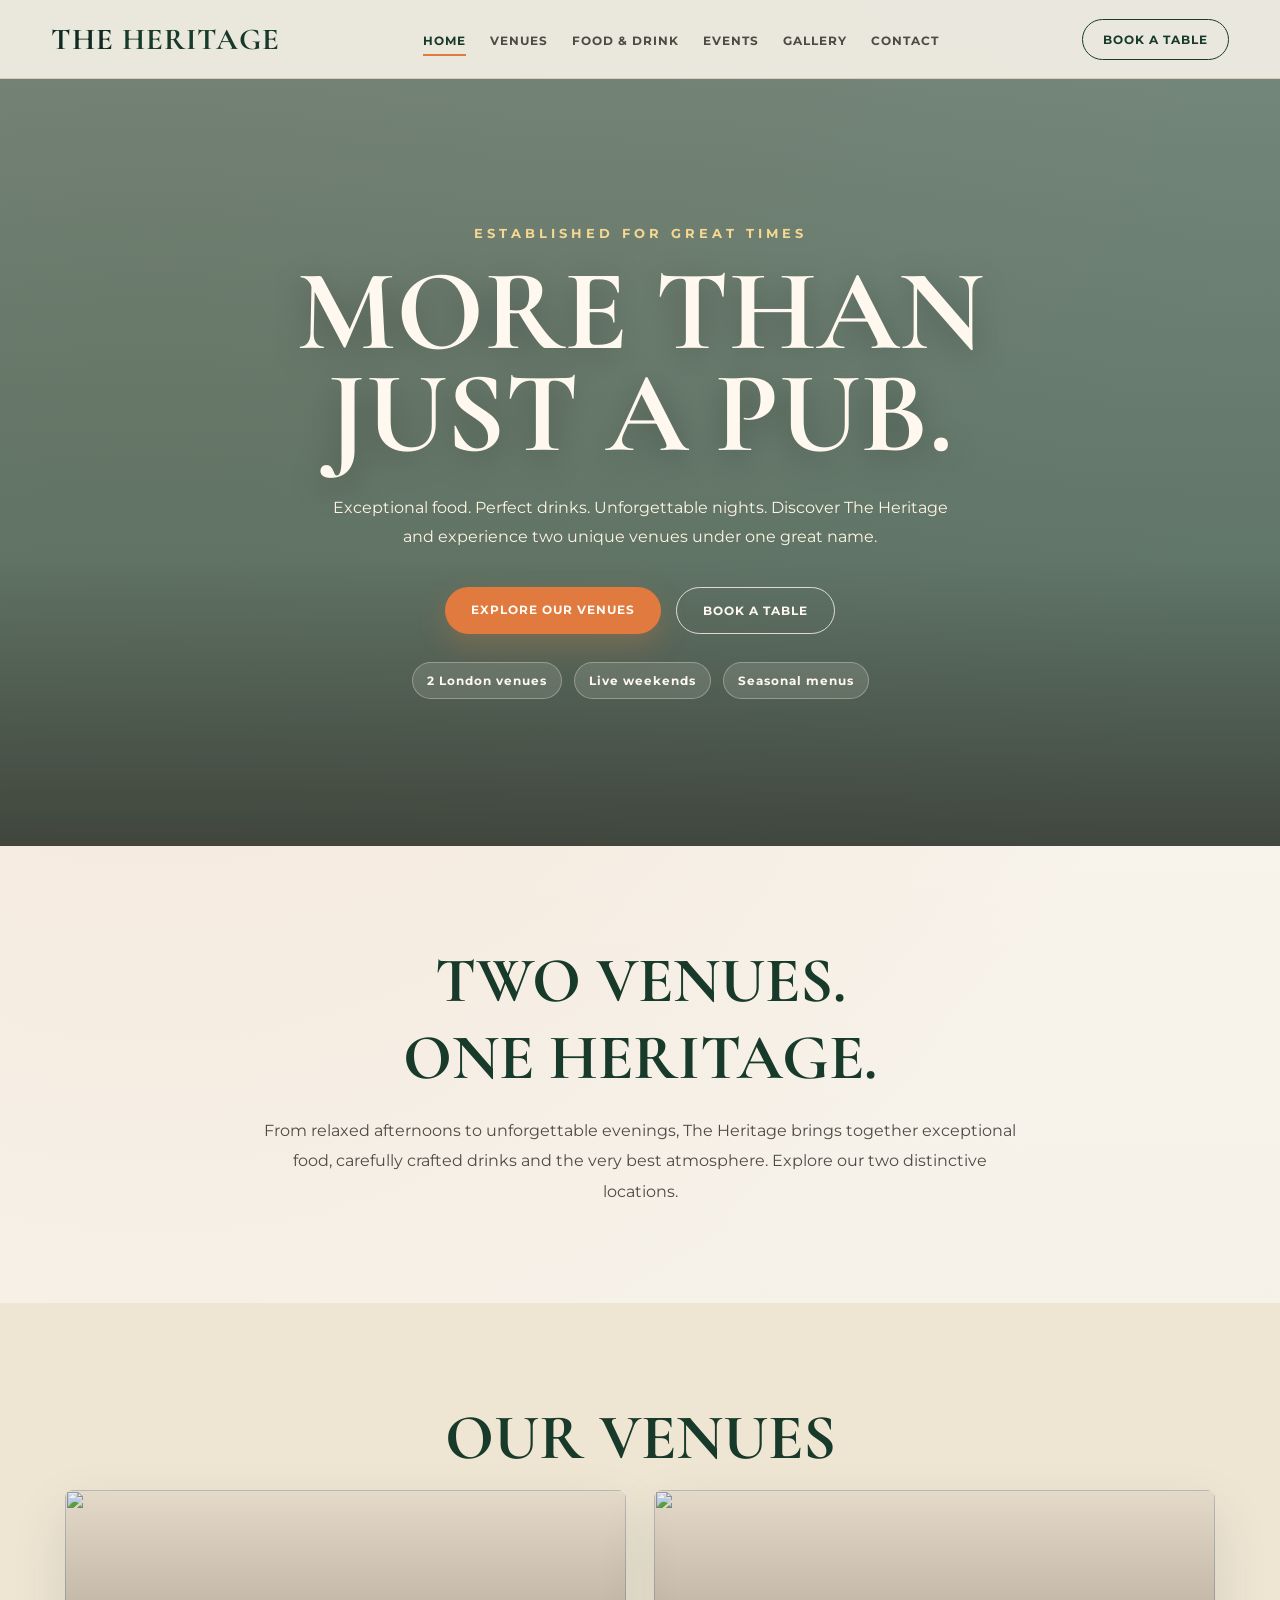
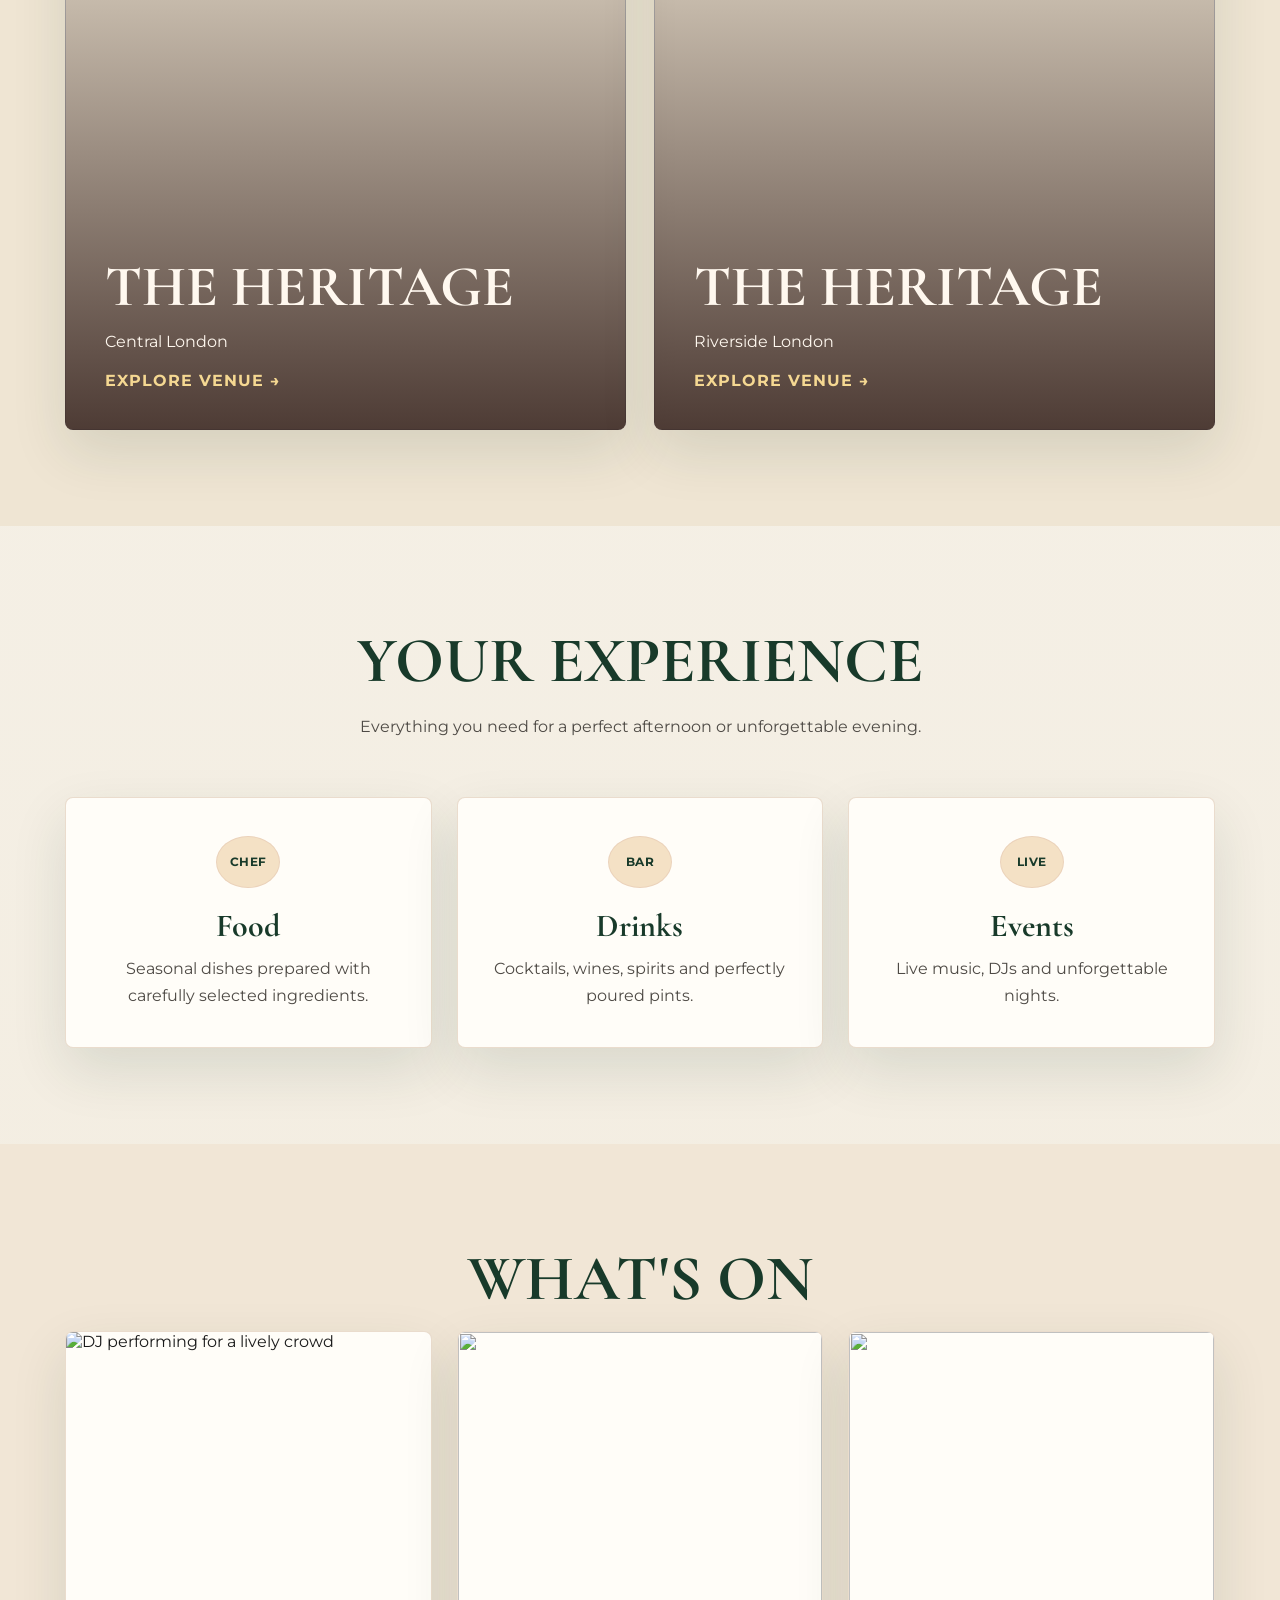
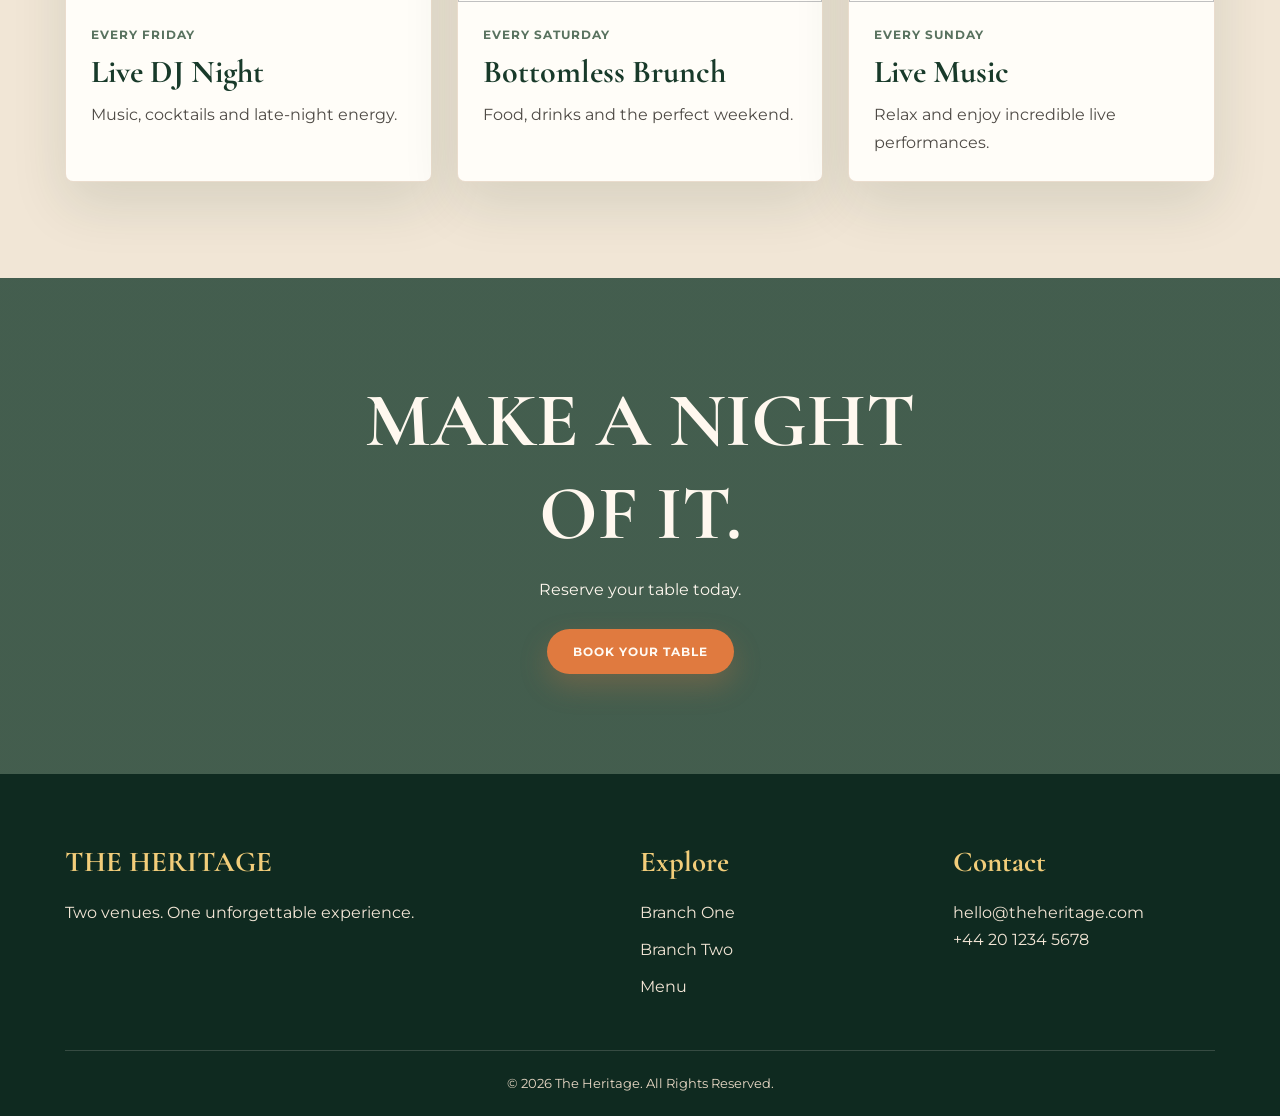
==== index.html @ fc315d1c "Add files via upload" ====
<!DOCTYPE html>
<html lang="en">

<head>

    <meta charset="UTF-8">
    <meta name="viewport"
          content="width=device-width, initial-scale=1.0">

    <title>The Heritage | Premium British Pub</title>

    <link rel="stylesheet" href="style.css">

</head>

<body>

<nav class="navbar">

    <div class="nav-container">

        <a href="index.html" class="logo">
            THE <span>HERITAGE</span>
        </a>

        <ul class="nav-links">

            <li><a href="index.html" class="active">HOME</a></li>

            <li><a href="#venues">VENUES</a></li>

            <li><a href="menu.html">FOOD & DRINK</a></li>

            <li><a href="events.html">EVENTS</a></li>

            <li><a href="gallery.html">GALLERY</a></li>

            <li><a href="contact.html">CONTACT</a></li>

        </ul>

        <a href="contact.html" class="book-btn">
            BOOK A TABLE
        </a>

        <button class="menu-toggle" type="button">&#9776;</button>

    </div>

</nav>


<section class="hero">

    <canvas id="heritage-scene" aria-hidden="true"></canvas>

    <div class="hero-content">

        <p>ESTABLISHED FOR GREAT TIMES</p>

        <h1>
            MORE THAN<br>
            JUST A PUB.
        </h1>

        <p class="hero-description">

            Exceptional food. Perfect drinks.
            Unforgettable nights.

            Discover The Heritage and experience
            two unique venues under one great name.

        </p>

        <div class="hero-buttons">

            <a href="#venues"
               class="btn btn-primary">

                EXPLORE OUR VENUES

            </a>

            <a href="contact.html"
               class="btn btn-outline">

                BOOK A TABLE

            </a>

        </div>

        <div class="hero-highlights" aria-label="The Heritage highlights">

            <span>2 London venues</span>
            <span>Live weekends</span>
            <span>Seasonal menus</span>

        </div>

    </div>

</section>


<section class="section intro">

    <div class="container">

        <h2>
            TWO VENUES.<br>
            ONE HERITAGE.
        </h2>

        <p>

            From relaxed afternoons to unforgettable
            evenings, The Heritage brings together
            exceptional food, carefully crafted drinks
            and the very best atmosphere.

            Explore our two distinctive locations.

        </p>

    </div>

</section>


<section class="section venues" id="venues">

    <div class="container">

        <h2 class="section-title">
            OUR VENUES
        </h2>

        <div class="venue-grid">

            <a href="branch-1.html"
               class="venue-card">

                <img src="https://images.unsplash.com/photo-1515003197210-e0cd71810b5f?auto=format&fit=crop&w=1000&q=90">

                <div class="venue-overlay">

                    <h3>
                        THE HERITAGE
                    </h3>

                    <p>
                        Central London
                    </p>

                    <span class="venue-link">
                        EXPLORE VENUE &rarr;
                    </span>

                </div>

            </a>


            <a href="branch-2.html"
               class="venue-card">

                <img src="https://images.unsplash.com/photo-1514362545857-3bc16c4c7d1b?auto=format&fit=crop&w=1000&q=90">

                <div class="venue-overlay">

                    <h3>
                        THE HERITAGE
                    </h3>

                    <p>
                        Riverside London
                    </p>

                    <span class="venue-link">
                        EXPLORE VENUE &rarr;
                    </span>

                </div>

            </a>

        </div>

    </div>

</section>


<section class="section">

    <div class="container">

        <h2 class="section-title">
            YOUR EXPERIENCE
        </h2>

        <p class="section-subtitle">

            Everything you need for a perfect
            afternoon or unforgettable evening.

        </p>


        <div class="features-grid">

            <div class="feature">

                <div class="feature-icon">Chef</div>

                <h3>
                    Food
                </h3>

                <p>
                    Seasonal dishes prepared with
                    carefully selected ingredients.
                </p>

            </div>


            <div class="feature">

                <div class="feature-icon">Bar</div>

                <h3>
                    Drinks
                </h3>

                <p>
                    Cocktails, wines, spirits
                    and perfectly poured pints.
                </p>

            </div>


            <div class="feature">

                <div class="feature-icon">Live</div>

                <h3>
                    Events
                </h3>

                <p>
                    Live music, DJs and
                    unforgettable nights.
                </p>

            </div>

        </div>

    </div>

</section>


<section class="section events">

    <div class="container">

        <h2 class="section-title">
            WHAT'S ON
        </h2>

        <div class="event-grid">


            <div class="event-card">

                <img src="https://images.unsplash.com/photo-1516450360452-9312f5e86fc7?auto=format&fit=crop&w=800&q=80" alt="DJ performing for a lively crowd">

                <div class="event-info">

                    <p class="event-date">
                        EVERY FRIDAY
                    </p>

                    <h3>
                        Live DJ Night
                    </h3>

                    <p>
                        Music, cocktails and
                        late-night energy.
                    </p>

                </div>

            </div>


            <div class="event-card">

                <img src="https://images.unsplash.com/photo-1559339352-11d035aa65de?auto=format&fit=crop&w=800&q=80">

                <div class="event-info">

                    <p class="event-date">
                        EVERY SATURDAY
                    </p>

                    <h3>
                        Bottomless Brunch
                    </h3>

                    <p>
                        Food, drinks and
                        the perfect weekend.
                    </p>

                </div>

            </div>


            <div class="event-card">

                <img src="https://images.unsplash.com/photo-1493225457124-a3eb161ffa5f?auto=format&fit=crop&w=800&q=80">

                <div class="event-info">

                    <p class="event-date">
                        EVERY SUNDAY
                    </p>

                    <h3>
                        Live Music
                    </h3>

                    <p>
                        Relax and enjoy
                        incredible live performances.
                    </p>

                </div>

            </div>

        </div>

    </div>

</section>


<section class="section cta">

    <div class="container">

        <h2>
            MAKE A NIGHT<br>
            OF IT.
        </h2>

        <p>
            Reserve your table today.
        </p>

        <a href="contact.html"
           class="btn btn-primary">

            BOOK YOUR TABLE

        </a>

    </div>

</section>


<footer>

    <div class="container">

        <div class="footer-grid">

            <div>

                <h3>
                    THE HERITAGE
                </h3>

                <p>
                    Two venues. One unforgettable
                    experience.
                </p>

            </div>


            <div>

                <h3>
                    Explore
                </h3>

                <ul>

                    <li>
                        <a href="branch-1.html">
                            Branch One
                        </a>
                    </li>

                    <li>
                        <a href="branch-2.html">
                            Branch Two
                        </a>
                    </li>

                    <li>
                        <a href="menu.html">
                            Menu
                        </a>
                    </li>

                </ul>

            </div>


            <div>

                <h3>
                    Contact
                </h3>

                <p>
                    hello@theheritage.com
                </p>

                <p>
                    +44 20 1234 5678
                </p>

            </div>

        </div>


        <div class="copyright">

            &copy; 2026 The Heritage.
            All Rights Reserved.

        </div>

    </div>

</footer>

<script src="https://cdnjs.cloudflare.com/ajax/libs/three.js/r134/three.min.js"></script>
<script src="js/script.js"></script>

</body>
</html>
---- style.css ----
@import url("https://fonts.googleapis.com/css2?family=Cormorant+Garamond:wght@500;600;700&family=Montserrat:wght@400;500;600;700&display=swap");

:root {
    --primary: #183A2A;
    --primary-deep: #0f2a20;
    --background: #F5F0E6;
    --surface: #fffdf8;
    --surface-warm: #efe5d3;
    --accent: #E07A3F;
    --sage: #59725f;
    --text: #1A1A1A;
    --muted: #4e4a45;
    --line: #d8cab3;
    --shadow: 0 22px 55px rgba(24, 58, 42, 0.12);
    --shadow-strong: 0 30px 85px rgba(15, 42, 32, 0.18);
}

* {
    margin: 0;
    padding: 0;
    box-sizing: border-box;
}

html {
    scroll-behavior: smooth;
}

body {
    font-family: "Montserrat", sans-serif;
    background:
        radial-gradient(circle at 12% 8%, rgba(224, 122, 63, 0.12), transparent 26%),
        linear-gradient(180deg, #f9f5ef 0%, var(--background) 42%, #f1eadc 100%);
    color: var(--text);
    overflow-x: hidden;
}

h1,
h2,
h3,
.logo {
    font-family: "Cormorant Garamond", serif;
}

a {
    text-decoration: none;
    color: inherit;
}

img {
    width: 100%;
    display: block;
}

.container {
    width: min(1150px, 90%);
    margin: auto;
}

.section {
    padding: 96px 0;
}

.section-title {
    font-size: clamp(2.4rem, 5vw, 4.8rem);
    text-align: center;
    color: var(--primary);
    margin-bottom: 14px;
}

.section-subtitle {
    text-align: center;
    max-width: 650px;
    margin: 0 auto 55px;
    line-height: 1.8;
    color: var(--muted);
}

.navbar {
    position: fixed;
    top: 0;
    width: 100%;
    z-index: 1000;
    background: rgba(245, 240, 230, 0.92);
    color: var(--primary-deep);
    border-bottom: 1px solid rgba(216, 202, 179, 0.9);
    backdrop-filter: blur(18px);
    transition: box-shadow 0.3s ease, background 0.3s ease, transform 0.3s ease;
}

.nav-container {
    width: min(1300px, 92%);
    height: 78px;
    margin: auto;
    display: flex;
    align-items: center;
    justify-content: space-between;
    gap: 22px;
}

.logo {
    font-size: 1.9rem;
    font-weight: 700;
    letter-spacing: 1px;
    white-space: nowrap;
    transition: transform 0.3s ease;
}

.logo:hover {
    transform: translateY(-2px);
}

.logo span {
    color: var(--primary);
}

.nav-links {
    display: flex;
    list-style: none;
    gap: 24px;
}

.nav-links a {
    position: relative;
    font-size: 0.78rem;
    font-weight: 700;
    letter-spacing: 1px;
    color: var(--muted);
    transition: color 0.25s ease;
}

.nav-links a::after {
    position: absolute;
    left: 0;
    bottom: -8px;
    width: 100%;
    height: 2px;
    content: "";
    background: var(--accent);
    transform: scaleX(0);
    transform-origin: left;
    transition: transform 0.25s ease;
}

.nav-links a:hover,
.nav-links a.active {
    color: var(--primary);
}

.nav-links a:hover::after,
.nav-links a.active::after {
    transform: scaleX(1);
}

.book-btn,
.btn {
    border-radius: 999px;
}

.book-btn {
    border: 1px solid var(--primary);
    padding: 12px 20px;
    color: var(--primary);
    font-size: 0.76rem;
    font-weight: 700;
    letter-spacing: 1px;
    transition: 0.25s ease;
    white-space: nowrap;
}

.book-btn:hover {
    background: var(--primary);
    color: var(--background);
    transform: translateY(-2px);
    box-shadow: 0 12px 26px rgba(111, 38, 55, 0.16);
}

.menu-toggle {
    display: none;
    width: 42px;
    height: 42px;
    background: transparent;
    border: 1px solid var(--line);
    border-radius: 50%;
    place-items: center;
    cursor: pointer;
    color: var(--primary);
    font-size: 1.25rem;
}

.hero {
    position: relative;
    min-height: 94vh;
    background: linear-gradient(rgba(24, 58, 42, 0.58), rgba(24, 58, 42, 0.72)), url("https://images.unsplash.com/photo-1514933651103-005eec06c04b?auto=format&fit=crop&w=1800&q=90") center/cover;
    display: flex;
    align-items: center;
    justify-content: center;
    color: #fff8ef;
    text-align: center;
    padding-top: 78px;
    overflow: hidden;
    isolation: isolate;
}

.hero::after {
    position: absolute;
    inset: auto 0 0;
    height: 34%;
    content: "";
    background: linear-gradient(180deg, transparent, rgba(35, 18, 16, 0.42));
    pointer-events: none;
    z-index: 1;
}

#heritage-scene {
    position: absolute;
    inset: 0;
    width: 100%;
    height: 100%;
    opacity: 0.9;
    pointer-events: none;
    z-index: 0;
}

.hero-content {
    position: relative;
    max-width: 900px;
    padding: 30px;
    z-index: 2;
    animation: heroRise 1s ease both;
}

.hero p:first-child,
.page-header p {
    color: #f5d892;
    letter-spacing: 4px;
    font-size: 0.82rem;
    font-weight: 700;
    margin-bottom: 20px;
}

.hero h1 {
    font-size: clamp(4rem, 9vw, 8.5rem);
    line-height: 0.88;
    margin-bottom: 30px;
    text-shadow: 0 8px 35px rgba(0, 0, 0, 0.28);
    animation: titleGlow 4s ease-in-out infinite;
}

.hero-description {
    max-width: 620px;
    margin: auto;
    line-height: 1.8;
    font-size: 1rem;
    color: #fff4e3;
}

.hero-buttons {
    margin-top: 35px;
    display: flex;
    justify-content: center;
    gap: 15px;
    flex-wrap: wrap;
}

.btn {
    position: relative;
    overflow: hidden;
    padding: 15px 26px;
    display: inline-block;
    font-size: 0.78rem;
    font-weight: 700;
    letter-spacing: 1px;
    transition: 0.25s ease;
    border: 0;
    cursor: pointer;
}

.btn::before {
    position: absolute;
    top: 0;
    left: -80%;
    width: 55%;
    height: 100%;
    content: "";
    background: linear-gradient(90deg, transparent, rgba(255, 255, 255, 0.38), transparent);
    transform: skewX(-20deg);
    transition: left 0.55s ease;
}

.btn:hover::before {
    left: 125%;
}

.btn-primary {
    background: var(--accent);
    color: #fffaf3;
    box-shadow: 0 12px 28px rgba(224, 122, 63, 0.25);
}

.btn-primary:hover {
    transform: translateY(-3px);
    background: #d56d32;
}

.hero-highlights {
    display: flex;
    justify-content: center;
    gap: 12px;
    flex-wrap: wrap;
    margin-top: 28px;
}

.hero-highlights span {
    padding: 10px 14px;
    border: 1px solid rgba(255, 248, 239, 0.3);
    border-radius: 999px;
    background: rgba(255, 248, 239, 0.12);
    color: #fff8ef;
    font-size: 0.76rem;
    font-weight: 700;
    letter-spacing: 1px;
    backdrop-filter: blur(12px);
}

.btn-outline {
    border: 1px solid rgba(255, 248, 239, 0.8);
    color: #fff8ef;
}

.btn-outline:hover {
    background: #fff8ef;
    color: var(--primary);
}

.intro {
    text-align: center;
}

.intro h2 {
    font-size: clamp(2.6rem, 5vw, 4rem);
    color: var(--primary);
    margin-bottom: 20px;
}

.intro p {
    max-width: 760px;
    margin: auto;
    line-height: 1.9;
    color: var(--muted);
}

.venues {
    background: var(--surface-warm);
}

.venue-grid {
    display: grid;
    grid-template-columns: repeat(2, 1fr);
    gap: 28px;
}

.venue-card {
    position: relative;
    min-height: 540px;
    overflow: hidden;
    cursor: pointer;
    border-radius: 8px;
    box-shadow: var(--shadow);
    transform-style: preserve-3d;
    transition: transform 0.35s ease, box-shadow 0.35s ease;
}

.venue-card:hover {
    transform: translateY(-8px) rotateX(1.5deg);
    box-shadow: var(--shadow-strong);
}

.venue-card img {
    height: 100%;
    object-fit: cover;
    transition: transform 0.7s ease;
}

.venue-card:hover img {
    transform: scale(1.06);
}

.venue-overlay {
    position: absolute;
    inset: 0;
    background: linear-gradient(180deg, rgba(30, 16, 13, 0.05), rgba(42, 22, 18, 0.82));
    display: flex;
    flex-direction: column;
    justify-content: flex-end;
    padding: 40px;
    color: #fff8ef;
}

.venue-overlay h3 {
    font-size: clamp(2.6rem, 5vw, 3.6rem);
}

.venue-overlay p {
    margin: 10px 0 20px;
}

.venue-link {
    color: #f5d892;
    font-weight: 700;
    letter-spacing: 1px;
    transition: padding-left 0.25s ease;
}

.venue-card:hover .venue-link {
    padding-left: 8px;
}

.features-grid,
.event-grid {
    display: grid;
    gap: 25px;
}

.features-grid {
    grid-template-columns: repeat(3, 1fr);
}

.feature,
.event-card,
.contact-form {
    background: var(--surface);
    border: 1px solid rgba(229, 213, 196, 0.8);
    border-radius: 8px;
    box-shadow: var(--shadow);
}

.feature {
    padding: 38px 28px;
    text-align: center;
    transition: transform 0.25s ease, box-shadow 0.25s ease, border-color 0.25s ease;
}

.feature:hover,
.event-card:hover {
    transform: translateY(-6px);
    box-shadow: var(--shadow-strong);
}

.feature-icon {
    width: 64px;
    height: 52px;
    display: grid;
    place-items: center;
    margin: 0 auto;
    border-radius: 50%;
    background: #f4e1c5;
    color: var(--primary);
    font-size: 0.78rem;
    font-weight: 700;
    letter-spacing: 0.5px;
    text-transform: uppercase;
    box-shadow: inset 0 0 0 1px rgba(123, 45, 61, 0.08);
    transition: transform 0.35s ease, background 0.35s ease;
}

.feature:hover .feature-icon {
    transform: rotateY(180deg);
    background: #f6dcae;
}

.feature h3 {
    color: var(--primary);
    font-size: 2rem;
    margin: 18px 0 10px;
}

.feature p {
    color: var(--muted);
    line-height: 1.7;
}

.events {
    background: #f1e6d6;
}

.event-grid {
    grid-template-columns: repeat(3, 1fr);
}

.event-card {
    overflow: hidden;
    transition: transform 0.25s ease, box-shadow 0.25s ease;
}

.event-card img {
    height: 270px;
    object-fit: cover;
    transition: transform 0.55s ease, filter 0.55s ease;
}

.event-card:hover img {
    filter: saturate(1.12) contrast(1.03);
    transform: scale(1.06);
}

.event-info {
    padding: 25px;
}

.event-date {
    color: var(--sage);
    font-weight: 700;
    font-size: 0.78rem;
    letter-spacing: 1px;
}

.event-info h3 {
    color: var(--primary);
    font-size: 2rem;
    margin: 10px 0;
}

.event-info p:last-child {
    color: var(--muted);
    line-height: 1.7;
}

.cta {
    background: linear-gradient(rgba(24, 58, 42, 0.8), rgba(24, 58, 42, 0.8)), url("https://images.unsplash.com/photo-1514362545857-3bc16c4c7d1b?auto=format&fit=crop&w=1600&q=90") center/cover;
    color: #fff8ef;
    text-align: center;
}

.cta h2 {
    font-size: clamp(3rem, 6vw, 5.8rem);
    margin-bottom: 20px;
}

.cta p {
    margin-bottom: 30px;
}

.page-header {
    position: relative;
    padding: 178px 0 96px;
    background: linear-gradient(rgba(24, 58, 42, 0.68), rgba(24, 58, 42, 0.74)), url("https://images.unsplash.com/photo-1552566626-52f8b828add9?auto=format&fit=crop&w=1800&q=90") center/cover;
    color: #fff8ef;
    text-align: center;
}

.page-header h1,
.page-header p {
    position: relative;
    animation: heroRise 0.8s ease both;
}

.page-header h1 {
    font-size: clamp(3.8rem, 8vw, 7.5rem);
    line-height: 0.95;
}

.menu-category {
    margin-bottom: 70px;
}

.menu-category h2 {
    font-size: 3rem;
    color: var(--primary);
    border-bottom: 2px solid var(--accent);
    padding-bottom: 10px;
    margin-bottom: 30px;
}

.menu-items {
    display: grid;
    grid-template-columns: repeat(2, 1fr);
    gap: 25px;
}

.menu-item {
    display: flex;
    justify-content: space-between;
    gap: 20px;
    background: rgba(255, 255, 255, 0.72);
    border: 1px solid var(--line);
    border-radius: 8px;
    padding: 22px;
    transition: transform 0.25s ease, box-shadow 0.25s ease, border-color 0.25s ease;
}

.menu-item:hover {
    border-color: rgba(215, 161, 59, 0.55);
    box-shadow: 0 18px 42px rgba(67, 39, 32, 0.1);
    transform: translateY(-4px);
}

.menu-item h3 {
    font-size: 1.5rem;
    color: var(--primary);
}

.menu-item p {
    font-size: 0.88rem;
    margin-top: 6px;
    color: var(--muted);
    line-height: 1.6;
}

.price {
    color: var(--sage);
    font-weight: 700;
    white-space: nowrap;
}

.gallery-grid {
    columns: 3 300px;
    column-gap: 20px;
}

.gallery-grid img {
    margin-bottom: 20px;
    border-radius: 8px;
    box-shadow: var(--shadow);
    transition: transform 0.3s ease, box-shadow 0.3s ease, filter 0.3s ease;
}

.gallery-grid img:hover {
    filter: saturate(1.08);
    transform: scale(1.025) rotate(0.4deg);
    box-shadow: var(--shadow-strong);
}

.contact-grid {
    display: grid;
    grid-template-columns: 1fr 1fr;
    gap: 60px;
    align-items: start;
}

.contact-info h2,
.contact-form h2 {
    font-size: 3rem;
    color: var(--primary);
    margin-bottom: 25px;
}

.contact-info p {
    margin-bottom: 20px;
    line-height: 1.8;
    color: var(--muted);
}

.contact-info strong {
    color: var(--text);
}

.contact-form {
    padding: 38px;
}

.form-group {
    margin-bottom: 18px;
}

input,
select,
textarea {
    width: 100%;
    padding: 15px;
    border: 1px solid var(--line);
    border-radius: 6px;
    background: #fffaf3;
    color: var(--text);
    font-family: inherit;
    outline: none;
}

input:focus,
select:focus,
textarea:focus {
    border-color: var(--accent);
    box-shadow: 0 0 0 4px rgba(201, 154, 54, 0.14);
}

.reveal {
    opacity: 0;
    transform: translateY(34px);
    transition: opacity 0.7s ease, transform 0.7s ease;
}

.reveal.visible {
    opacity: 1;
    transform: translateY(0);
}

@keyframes heroRise {
    from {
        opacity: 0;
        transform: translateY(28px);
    }

    to {
        opacity: 1;
        transform: translateY(0);
    }
}

@keyframes titleGlow {
    0%,
    100% {
        text-shadow: 0 8px 35px rgba(0, 0, 0, 0.28);
    }

    50% {
        text-shadow: 0 12px 45px rgba(245, 216, 146, 0.32);
    }
}

textarea {
    min-height: 150px;
}

footer {
    background: var(--primary-deep);
    color: #fff8ef;
    padding: 70px 0 25px;
}

.footer-grid {
    display: grid;
    grid-template-columns: 2fr 1fr 1fr;
    gap: 50px;
}

footer h3 {
    color: #f2cd7a;
    font-size: 1.8rem;
    margin-bottom: 20px;
}

footer p,
footer a {
    color: #f3e6d6;
    line-height: 1.7;
}

footer ul {
    list-style: none;
}

footer li {
    margin-bottom: 10px;
}

footer a:hover {
    color: #f2cd7a;
}

.copyright {
    border-top: 1px solid rgba(255, 248, 239, 0.16);
    margin-top: 40px;
    padding-top: 25px;
    text-align: center;
    font-size: 0.8rem;
    color: #e8d8c5;
}

@media (max-width: 980px) {
    .nav-links {
        position: fixed;
        top: 78px;
        left: -100%;
        width: 100%;
        height: calc(100vh - 78px);
        background: rgba(255, 250, 243, 0.98);
        flex-direction: column;
        justify-content: center;
        align-items: center;
        transition: left 0.35s ease;
    }

    .nav-links.active {
        left: 0;
    }

    .menu-toggle {
        display: grid;
    }

    .nav-container .book-btn {
        display: none;
    }

    .venue-grid,
    .features-grid,
    .event-grid,
    .contact-grid,
    .footer-grid {
        grid-template-columns: 1fr;
    }

    .menu-items {
        grid-template-columns: 1fr;
    }

    .venue-card {
        min-height: 440px;
    }
}

@media (max-width: 600px) {
    .section {
        padding: 68px 0;
    }

    .hero {
        min-height: 88vh;
    }

    #heritage-scene {
        opacity: 0.55;
    }

    .hero-content {
        padding: 22px;
    }

    .hero h1 {
        font-size: 4rem;
    }

    .hero-buttons {
        flex-direction: column;
        align-items: stretch;
    }

    .hero-highlights {
        gap: 8px;
    }

    .hero-highlights span {
        font-size: 0.68rem;
        padding: 9px 10px;
    }

    .btn {
        width: 100%;
        text-align: center;
    }

    .venue-overlay {
        padding: 25px;
    }

    .contact-form {
        padding: 25px;
    }
}
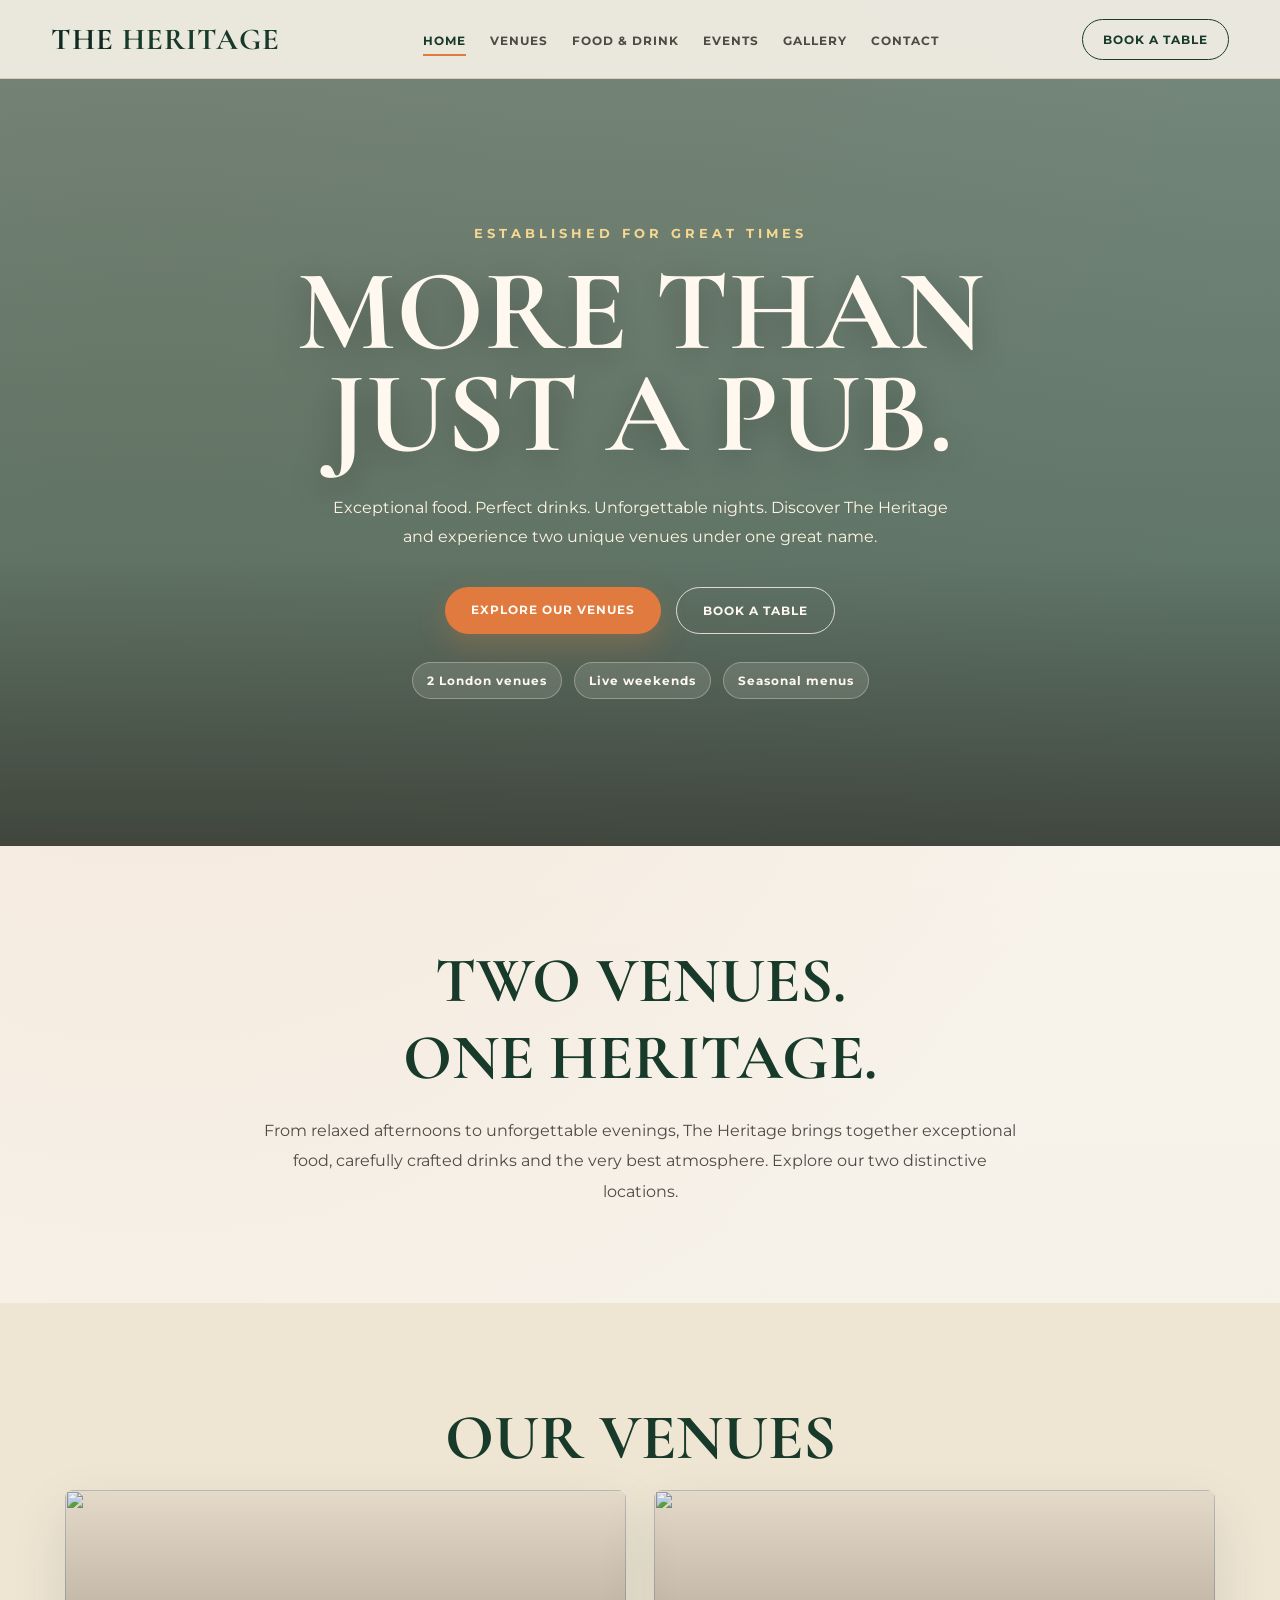
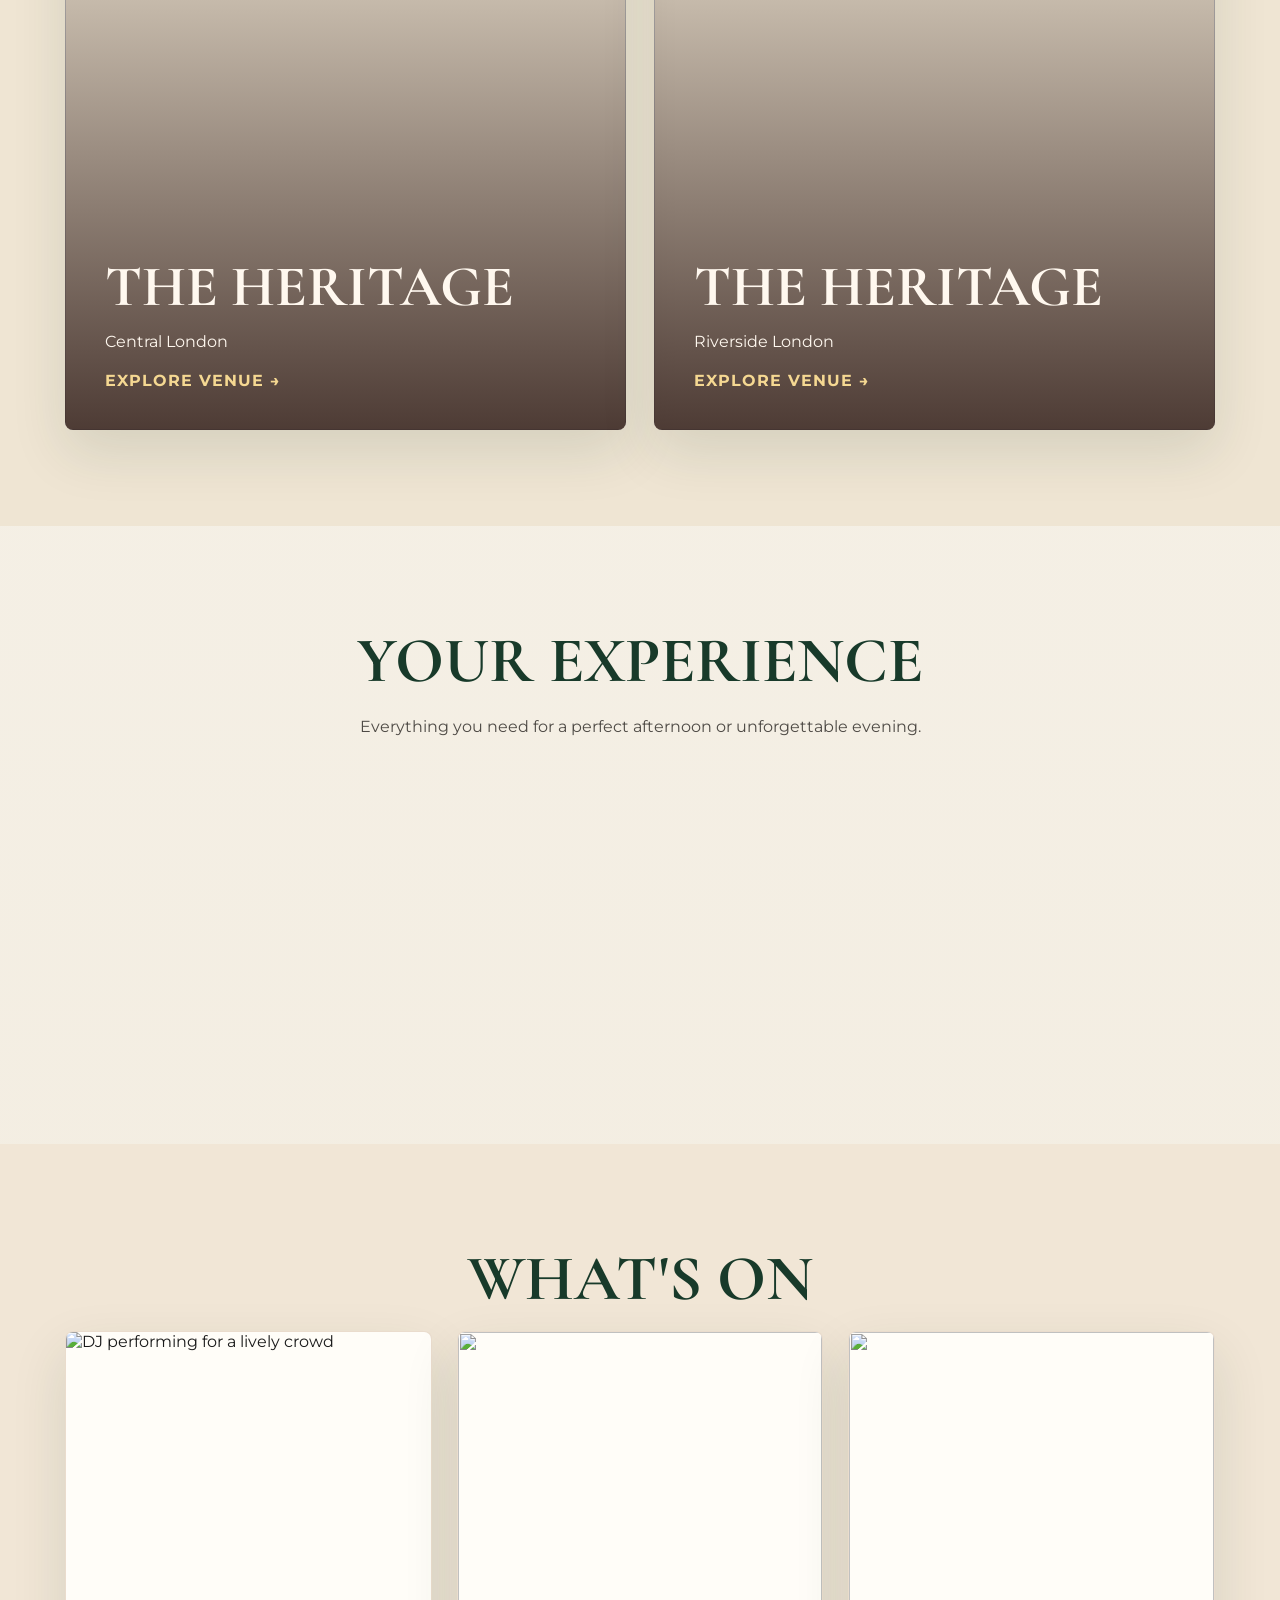
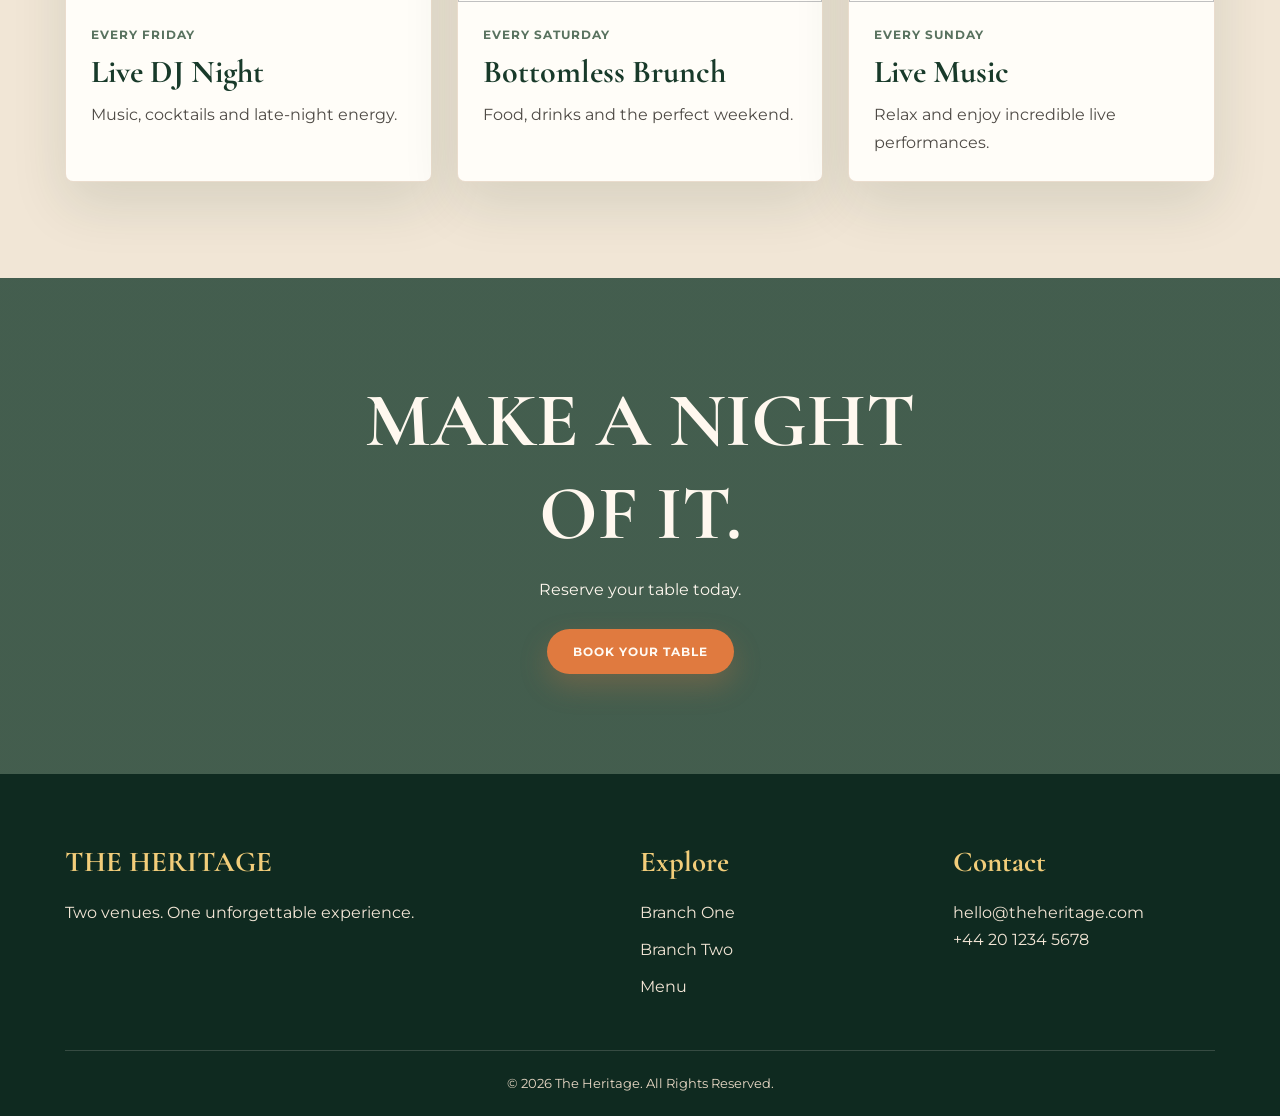
==== commit 2674e75d: "all changes" ====
--- a/index.html
+++ b/index.html
@@ -43,20 +43,20 @@
             BOOK A TABLE
         </a>
 
-        <button class="menu-toggle" type="button">&#9776;</button>
+        <button class="menu-toggle" type="button">&#9776;</button>
 
     </div>
 
 </nav>
 
 
-<section class="hero">
-
-    <canvas id="heritage-scene" aria-hidden="true"></canvas>
-
-    <div class="hero-content">
-
-        <p>ESTABLISHED FOR GREAT TIMES</p>
+<section class="hero">
+
+    <canvas id="heritage-scene" aria-hidden="true"></canvas>
+
+    <div class="hero-content">
+
+        <p>ESTABLISHED FOR GREAT TIMES</p>
 
         <h1>
             MORE THAN<br>
@@ -89,19 +89,19 @@
 
             </a>
 
-        </div>
-
-        <div class="hero-highlights" aria-label="The Heritage highlights">
-
-            <span>2 London venues</span>
-            <span>Live weekends</span>
-            <span>Seasonal menus</span>
-
-        </div>
-
-    </div>
-
-</section>
+        </div>
+
+        <div class="hero-highlights" aria-label="The Heritage highlights">
+
+            <span>2 London venues</span>
+            <span>Live weekends</span>
+            <span>Seasonal menus</span>
+
+        </div>
+
+    </div>
+
+</section>
 
 
 <section class="section intro">
@@ -155,7 +155,7 @@
                     </p>
 
                     <span class="venue-link">
-                        EXPLORE VENUE &rarr;
+                        EXPLORE VENUE &rarr;
                     </span>
 
                 </div>
@@ -179,7 +179,7 @@
                     </p>
 
                     <span class="venue-link">
-                        EXPLORE VENUE &rarr;
+                        EXPLORE VENUE &rarr;
                     </span>
 
                 </div>
@@ -213,7 +213,7 @@
 
             <div class="feature">
 
-                <div class="feature-icon">Chef</div>
+                <div class="feature-icon">Chef</div>
 
                 <h3>
                     Food
@@ -229,7 +229,7 @@
 
             <div class="feature">
 
-                <div class="feature-icon">Bar</div>
+                <div class="feature-icon">Bar</div>
 
                 <h3>
                     Drinks
@@ -245,7 +245,7 @@
 
             <div class="feature">
 
-                <div class="feature-icon">Live</div>
+                <div class="feature-icon">Live</div>
 
                 <h3>
                     Events
@@ -278,7 +278,7 @@
 
             <div class="event-card">
 
-                <img src="https://images.unsplash.com/photo-1516450360452-9312f5e86fc7?auto=format&fit=crop&w=800&q=80" alt="DJ performing for a lively crowd">
+                <img src="https://images.unsplash.com/photo-1516450360452-9312f5e86fc7?auto=format&fit=crop&w=800&q=80" alt="DJ performing for a lively crowd">
 
                 <div class="event-info">
 
@@ -451,7 +451,7 @@
 
         <div class="copyright">
 
-            &copy; 2026 The Heritage.
+            &copy; 2026 The Heritage.
             All Rights Reserved.
 
         </div>
@@ -460,8 +460,8 @@
 
 </footer>
 
-<script src="https://cdnjs.cloudflare.com/ajax/libs/three.js/r134/three.min.js"></script>
-<script src="js/script.js"></script>
-
-</body>
-</html>
+<script src="https://cdnjs.cloudflare.com/ajax/libs/three.js/r134/three.min.js"></script>
+<script src="script.js"></script>
+
+</body>
+</html>
--- a/style.css
+++ b/style.css
@@ -630,56 +630,159 @@
     box-shadow: var(--shadow-strong);
 }
 
+.booking-shell {
+    display: grid;
+    grid-template-columns: 0.9fr 1.1fr;
+    gap: 30px;
+    align-items: stretch;
+    padding: 0;
+}
+
 .contact-grid {
+    display: block;
+}
+
+.booking-info,
+.contact-form {
+    border-radius: 22px;
+    box-shadow: var(--shadow);
+}
+
+.booking-info {
+    background: linear-gradient(135deg, var(--primary) 0%, #163d5c 100%);
+    color: #fffaf5;
+    padding: 36px 30px;
+    border: 1px solid rgba(255, 255, 255, 0.08);
+}
+
+.booking-badge {
+    display: inline-block;
+    padding: 8px 14px;
+    border-radius: 999px;
+    background: rgba(255, 255, 255, 0.08);
+    color: #fbd8b2;
+    font-size: 0.72rem;
+    font-weight: 700;
+    letter-spacing: 1.5px;
+    text-transform: uppercase;
+    margin-bottom: 18px;
+}
+
+.booking-info h2,
+.contact-form h2 {
+    font-size: clamp(2.2rem, 4vw, 3.2rem);
+    color: inherit;
+    margin-bottom: 16px;
+    line-height: 1.05;
+}
+
+.booking-info p {
+    color: rgba(255, 255, 255, 0.78);
+    line-height: 1.8;
+    margin-bottom: 28px;
+}
+
+.booking-details {
     display: grid;
-    grid-template-columns: 1fr 1fr;
-    gap: 60px;
-    align-items: start;
-}
-
-.contact-info h2,
-.contact-form h2 {
-    font-size: 3rem;
-    color: var(--primary);
-    margin-bottom: 25px;
-}
-
-.contact-info p {
-    margin-bottom: 20px;
-    line-height: 1.8;
-    color: var(--muted);
-}
-
-.contact-info strong {
-    color: var(--text);
+    gap: 14px;
+}
+
+.booking-details div {
+    display: flex;
+    flex-direction: column;
+    gap: 4px;
+    padding-bottom: 12px;
+    border-bottom: 1px solid rgba(255, 255, 255, 0.12);
+}
+
+.booking-details strong {
+    font-size: 0.82rem;
+    letter-spacing: 1.2px;
+    color: #f5d89d;
+    text-transform: uppercase;
+}
+
+.booking-details span {
+    font-size: 0.98rem;
+    color: rgba(255, 255, 255, 0.9);
 }
 
 .contact-form {
-    padding: 38px;
+    padding: 34px 30px;
+    background: var(--surface);
+    border: 1px solid rgba(16, 42, 67, 0.08);
+}
+
+.booking-form-card {
+    display: flex;
+    flex-direction: column;
+    justify-content: center;
+}
+
+.form-row {
+    display: grid;
+    grid-template-columns: repeat(2, minmax(0, 1fr));
+    gap: 18px;
+    margin-bottom: 18px;
 }
 
 .form-group {
-    margin-bottom: 18px;
+    margin-bottom: 0;
+}
+
+.form-group label {
+    display: block;
+    margin-bottom: 8px;
+    font-size: 0.74rem;
+    font-weight: 700;
+    letter-spacing: 1.2px;
+    color: var(--primary);
+    text-transform: uppercase;
 }
 
 input,
 select,
 textarea {
     width: 100%;
-    padding: 15px;
+    padding: 15px 16px;
     border: 1px solid var(--line);
-    border-radius: 6px;
-    background: #fffaf3;
+    border-radius: 12px;
+    background: #fffaf4;
     color: var(--text);
     font-family: inherit;
     outline: none;
+    transition: border-color 0.2s ease, box-shadow 0.2s ease, transform 0.2s ease;
+}
+
+input:hover,
+select:hover,
+textarea:hover {
+    border-color: rgba(16, 42, 67, 0.35);
 }
 
 input:focus,
 select:focus,
 textarea:focus {
     border-color: var(--accent);
-    box-shadow: 0 0 0 4px rgba(201, 154, 54, 0.14);
+    box-shadow: 0 0 0 4px rgba(255, 107, 53, 0.12);
+}
+
+.booking-form .btn {
+    width: 100%;
+    margin-top: 10px;
+    padding: 16px 22px;
+    font-size: 0.8rem;
+    letter-spacing: 1.5px;
+}
+
+@media (max-width: 860px) {
+    .booking-shell {
+        grid-template-columns: 1fr;
+    }
+
+    .form-row {
+        grid-template-columns: 1fr;
+    }
 }
 
 .reveal {
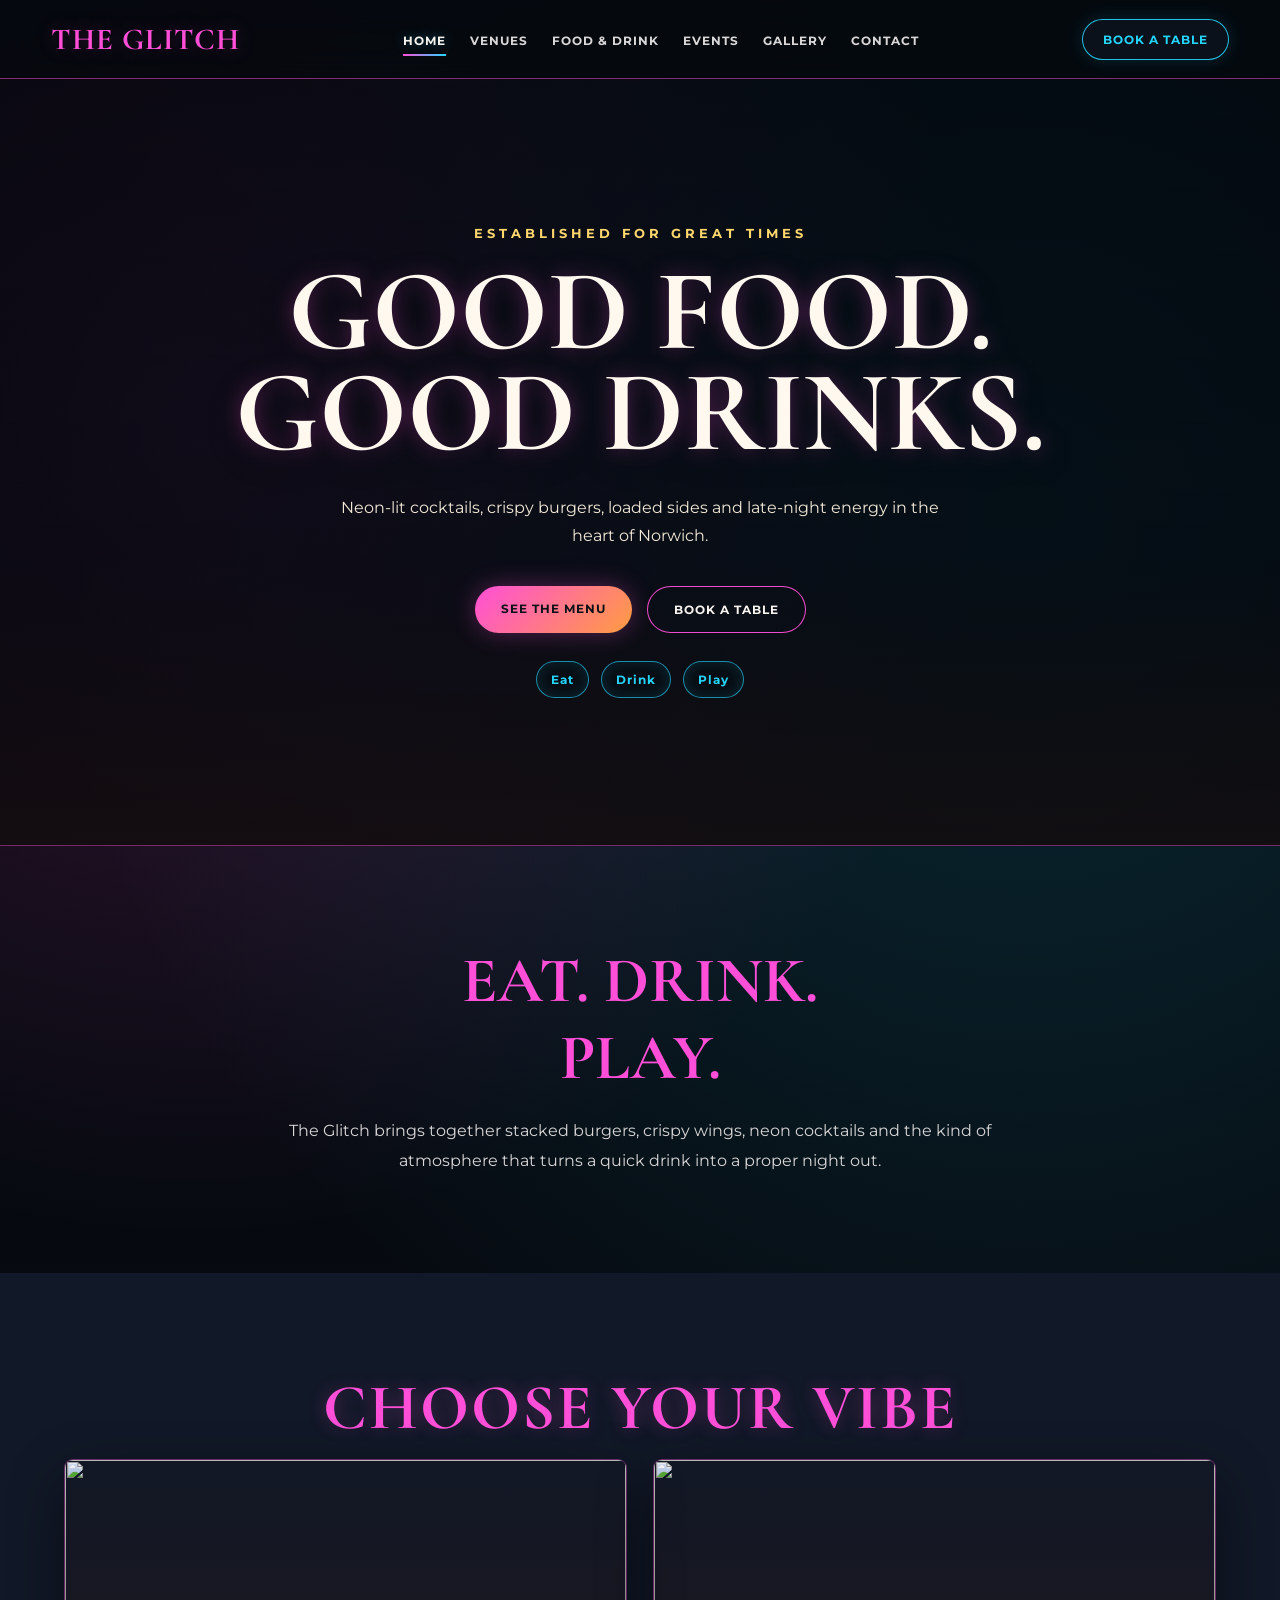
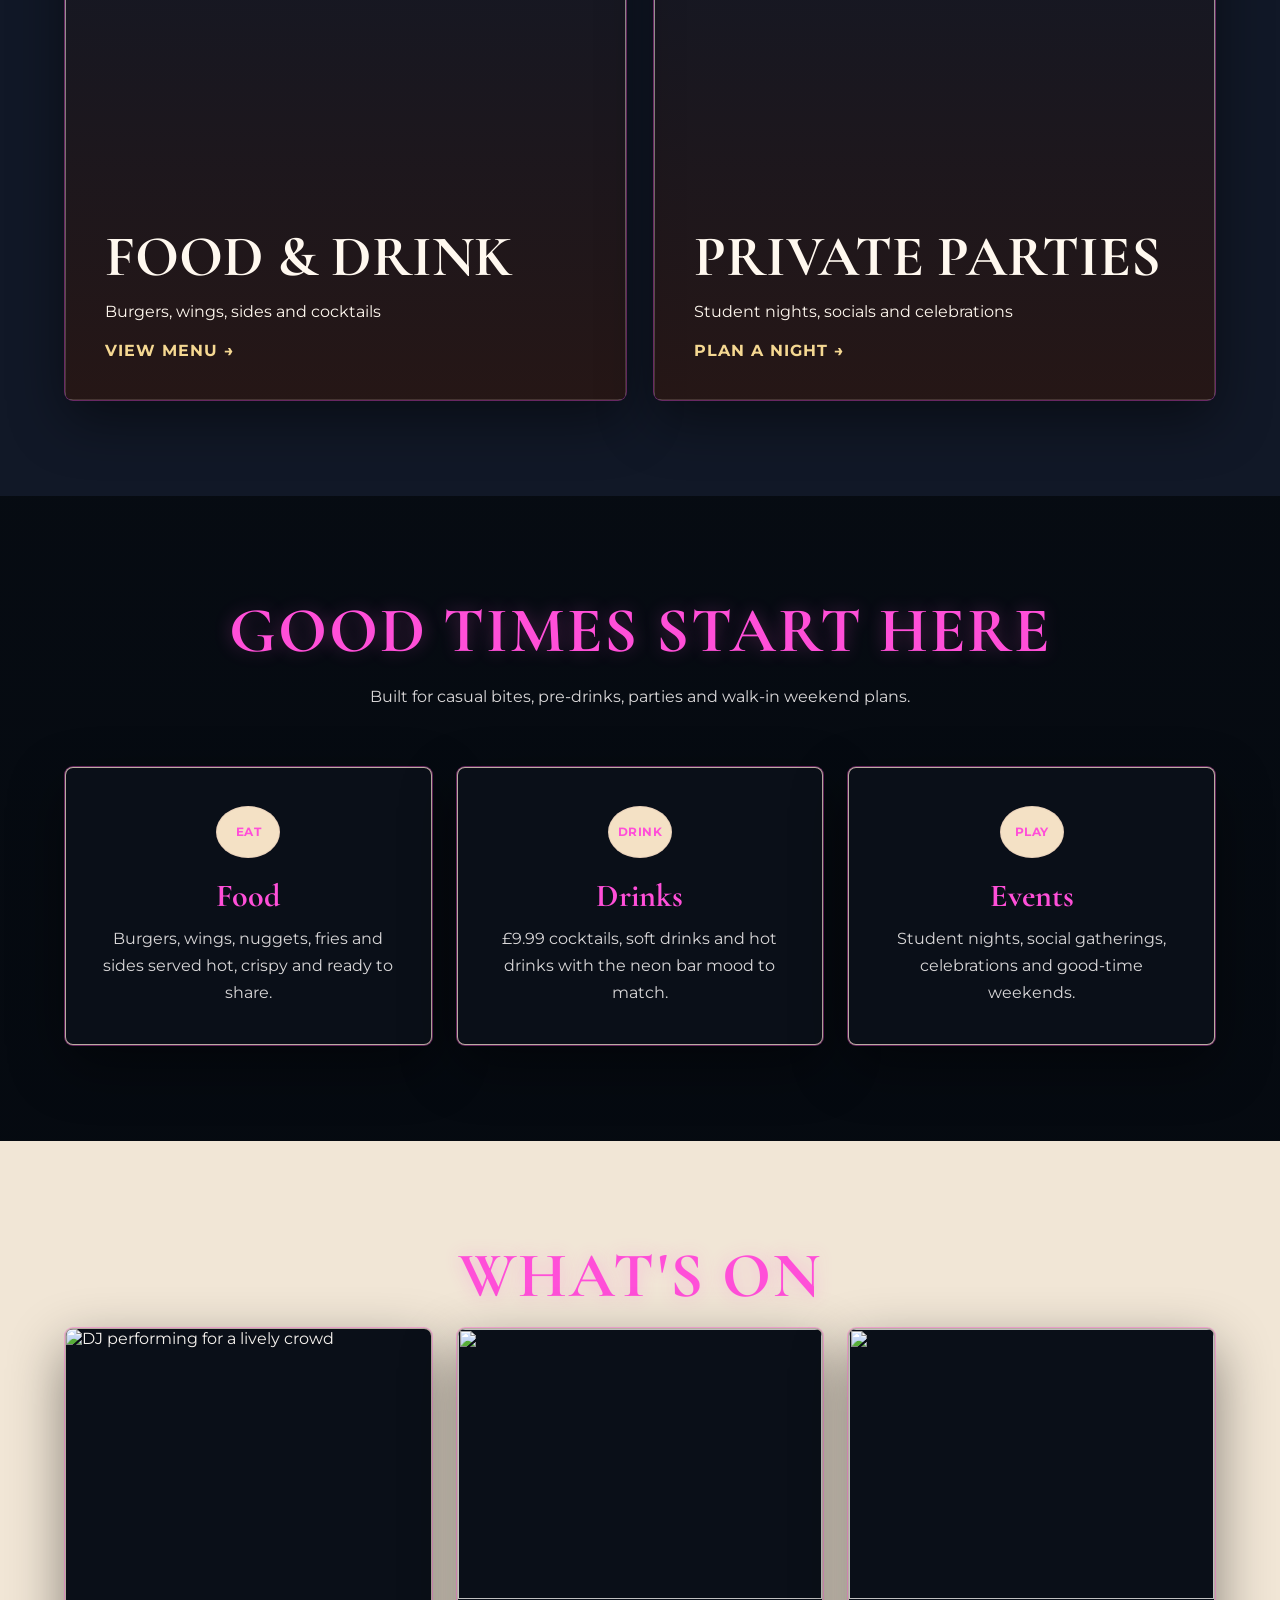
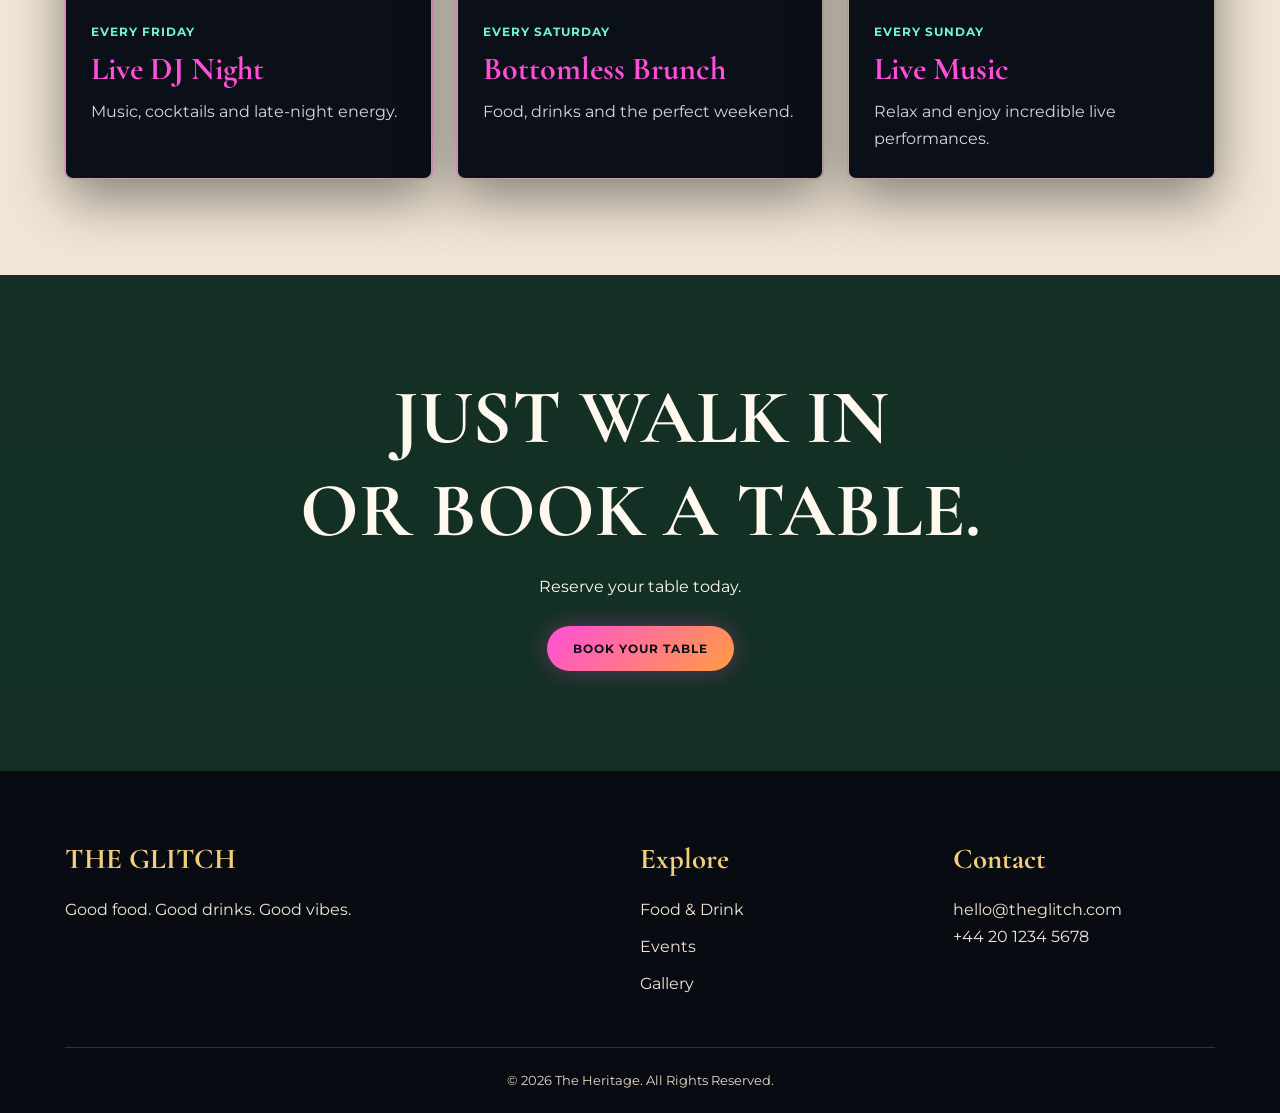
==== commit dc0f6b24: "small ui changes and make gallary open img" ====
--- a/index.html
+++ b/index.html
@@ -7,7 +7,7 @@
     <meta name="viewport"
           content="width=device-width, initial-scale=1.0">
 
-    <title>The Heritage | Premium British Pub</title>
+    <title>The Glitch | Food, Drinks & Good Vibes</title>
 
     <link rel="stylesheet" href="style.css">
 
@@ -19,9 +19,9 @@
 
     <div class="nav-container">
 
-        <a href="index.html" class="logo">
-            THE <span>HERITAGE</span>
-        </a>
+        <a href="index.html" class="logo">
+            <span class="logo-kicker">THE</span> <span>GLITCH</span>
+        </a>
 
         <ul class="nav-links">
 
@@ -59,17 +59,15 @@
         <p>ESTABLISHED FOR GREAT TIMES</p>
 
         <h1>
-            MORE THAN<br>
-            JUST A PUB.
+            GOOD FOOD.<br>
+            GOOD DRINKS.
         </h1>
 
         <p class="hero-description">
 
-            Exceptional food. Perfect drinks.
-            Unforgettable nights.
-
-            Discover The Heritage and experience
-            two unique venues under one great name.
+            Neon-lit cocktails, crispy burgers,
+            loaded sides and late-night energy in
+            the heart of Norwich.
 
         </p>
 
@@ -78,7 +76,7 @@
             <a href="#venues"
                class="btn btn-primary">
 
-                EXPLORE OUR VENUES
+                SEE THE MENU
 
             </a>
 
@@ -91,11 +89,11 @@
 
         </div>
 
-        <div class="hero-highlights" aria-label="The Heritage highlights">
-
-            <span>2 London venues</span>
-            <span>Live weekends</span>
-            <span>Seasonal menus</span>
+        <div class="hero-highlights" aria-label="The Glitch highlights">
+
+            <span>Eat</span>
+            <span>Drink</span>
+            <span>Play</span>
 
         </div>
 
@@ -109,18 +107,15 @@
     <div class="container">
 
         <h2>
-            TWO VENUES.<br>
-            ONE HERITAGE.
+            EAT. DRINK.<br>
+            PLAY.
         </h2>
 
         <p>
 
-            From relaxed afternoons to unforgettable
-            evenings, The Heritage brings together
-            exceptional food, carefully crafted drinks
-            and the very best atmosphere.
-
-            Explore our two distinctive locations.
+            The Glitch brings together stacked burgers,
+            crispy wings, neon cocktails and the kind of
+            atmosphere that turns a quick drink into a proper night out.
 
         </p>
 
@@ -134,7 +129,7 @@
     <div class="container">
 
         <h2 class="section-title">
-            OUR VENUES
+            CHOOSE YOUR VIBE
         </h2>
 
         <div class="venue-grid">
@@ -147,15 +142,15 @@
                 <div class="venue-overlay">
 
                     <h3>
-                        THE HERITAGE
+                        FOOD & DRINK
                     </h3>
 
                     <p>
-                        Central London
+                        Burgers, wings, sides and cocktails
                     </p>
 
                     <span class="venue-link">
-                        EXPLORE VENUE &rarr;
+                        VIEW MENU &rarr;
                     </span>
 
                 </div>
@@ -171,15 +166,15 @@
                 <div class="venue-overlay">
 
                     <h3>
-                        THE HERITAGE
+                        PRIVATE PARTIES
                     </h3>
 
                     <p>
-                        Riverside London
+                        Student nights, socials and celebrations
                     </p>
 
                     <span class="venue-link">
-                        EXPLORE VENUE &rarr;
+                        PLAN A NIGHT &rarr;
                     </span>
 
                 </div>
@@ -198,13 +193,13 @@
     <div class="container">
 
         <h2 class="section-title">
-            YOUR EXPERIENCE
+            GOOD TIMES START HERE
         </h2>
 
         <p class="section-subtitle">
 
-            Everything you need for a perfect
-            afternoon or unforgettable evening.
+            Built for casual bites, pre-drinks,
+            parties and walk-in weekend plans.
 
         </p>
 
@@ -213,15 +208,15 @@
 
             <div class="feature">
 
-                <div class="feature-icon">Chef</div>
+                <div class="feature-icon">EAT</div>
 
                 <h3>
                     Food
                 </h3>
 
                 <p>
-                    Seasonal dishes prepared with
-                    carefully selected ingredients.
+                    Burgers, wings, nuggets, fries and sides
+                    served hot, crispy and ready to share.
                 </p>
 
             </div>
@@ -229,15 +224,15 @@
 
             <div class="feature">
 
-                <div class="feature-icon">Bar</div>
+                <div class="feature-icon">DRINK</div>
 
                 <h3>
                     Drinks
                 </h3>
 
                 <p>
-                    Cocktails, wines, spirits
-                    and perfectly poured pints.
+                    £9.99 cocktails, soft drinks and hot drinks
+                    with the neon bar mood to match.
                 </p>
 
             </div>
@@ -245,15 +240,15 @@
 
             <div class="feature">
 
-                <div class="feature-icon">Live</div>
+                <div class="feature-icon">PLAY</div>
 
                 <h3>
                     Events
                 </h3>
 
                 <p>
-                    Live music, DJs and
-                    unforgettable nights.
+                    Student nights, social gatherings,
+                    celebrations and good-time weekends.
                 </p>
 
             </div>
@@ -359,8 +354,8 @@
     <div class="container">
 
         <h2>
-            MAKE A NIGHT<br>
-            OF IT.
+            JUST WALK IN<br>
+            OR BOOK A TABLE.
         </h2>
 
         <p>
@@ -388,12 +383,11 @@
             <div>
 
                 <h3>
-                    THE HERITAGE
-                </h3>
-
-                <p>
-                    Two venues. One unforgettable
-                    experience.
+                    THE GLITCH
+                </h3>
+
+                <p>
+                    Good food. Good drinks. Good vibes.
                 </p>
 
             </div>
@@ -409,19 +403,19 @@
 
                     <li>
                         <a href="branch-1.html">
-                            Branch One
+                            Food & Drink
                         </a>
                     </li>
 
                     <li>
                         <a href="branch-2.html">
-                            Branch Two
+                            Events
                         </a>
                     </li>
 
                     <li>
                         <a href="menu.html">
-                            Menu
+                            Gallery
                         </a>
                     </li>
 
@@ -437,7 +431,7 @@
                 </h3>
 
                 <p>
-                    hello@theheritage.com
+                    hello@theglitch.com
                 </p>
 
                 <p>
--- a/style.css
+++ b/style.css
@@ -1,18 +1,21 @@
 @import url("https://fonts.googleapis.com/css2?family=Cormorant+Garamond:wght@500;600;700&family=Montserrat:wght@400;500;600;700&display=swap");
 
 :root {
-    --primary: #183A2A;
-    --primary-deep: #0f2a20;
-    --background: #F5F0E6;
-    --surface: #fffdf8;
-    --surface-warm: #efe5d3;
-    --accent: #E07A3F;
-    --sage: #59725f;
-    --text: #1A1A1A;
-    --muted: #4e4a45;
-    --line: #d8cab3;
-    --shadow: 0 22px 55px rgba(24, 58, 42, 0.12);
-    --shadow-strong: 0 30px 85px rgba(15, 42, 32, 0.18);
+    --primary: #ff4fd8;
+    --primary-deep: #080b12;
+    --background: #03070d;
+    --surface: #0a0f18;
+    --surface-warm: #111827;
+    --accent: #24d6ff;
+    --accent-strong: #00b8ff;
+    --secondary: #ff9d40;
+    --gold: #ffd86d;
+    --sage: #72f3d2;
+    --text: #f7f3ef;
+    --muted: #d9d7d8;
+    --line: rgba(255, 79, 216, 0.7);
+    --shadow: 0 0 0 1px rgba(255, 79, 216, 0.38), 0 20px 55px rgba(0, 0, 0, 0.45);
+    --shadow-strong: 0 0 0 1px rgba(36, 214, 255, 0.45), 0 35px 80px rgba(0, 0, 0, 0.58);
 }
 
 * {
@@ -28,8 +31,9 @@
 body {
     font-family: "Montserrat", sans-serif;
     background:
-        radial-gradient(circle at 12% 8%, rgba(224, 122, 63, 0.12), transparent 26%),
-        linear-gradient(180deg, #f9f5ef 0%, var(--background) 42%, #f1eadc 100%);
+        radial-gradient(circle at 15% 10%, rgba(255, 79, 216, 0.2), transparent 20%),
+        radial-gradient(circle at 80% 12%, rgba(36, 214, 255, 0.17), transparent 25%),
+        linear-gradient(180deg, #020407 0%, #070c13 38%, var(--background) 100%);
     color: var(--text);
     overflow-x: hidden;
 }
@@ -65,6 +69,8 @@
     text-align: center;
     color: var(--primary);
     margin-bottom: 14px;
+    text-shadow: 0 0 18px rgba(255, 79, 216, 0.3);
+    letter-spacing: 0.03em;
 }
 
 .section-subtitle {
@@ -80,9 +86,9 @@
     top: 0;
     width: 100%;
     z-index: 1000;
-    background: rgba(245, 240, 230, 0.92);
-    color: var(--primary-deep);
-    border-bottom: 1px solid rgba(216, 202, 179, 0.9);
+    background: rgba(6, 9, 14, 0.8);
+    color: var(--text);
+    border-bottom: 1px solid rgba(255, 79, 216, 0.5);
     backdrop-filter: blur(18px);
     transition: box-shadow 0.3s ease, background 0.3s ease, transform 0.3s ease;
 }
@@ -103,6 +109,7 @@
     letter-spacing: 1px;
     white-space: nowrap;
     transition: transform 0.3s ease;
+    text-shadow: 0 0 20px rgba(255, 79, 216, 0.28);
 }
 
 .logo:hover {
@@ -135,7 +142,7 @@
     width: 100%;
     height: 2px;
     content: "";
-    background: var(--accent);
+    background: linear-gradient(90deg, var(--primary), var(--accent));
     transform: scaleX(0);
     transform-origin: left;
     transition: transform 0.25s ease;
@@ -143,7 +150,8 @@
 
 .nav-links a:hover,
 .nav-links a.active {
-    color: var(--primary);
+    color: var(--text);
+    text-shadow: 0 0 12px rgba(36, 214, 255, 0.35);
 }
 
 .nav-links a:hover::after,
@@ -157,21 +165,23 @@
 }
 
 .book-btn {
-    border: 1px solid var(--primary);
+    border: 1px solid rgba(36, 214, 255, 0.9);
     padding: 12px 20px;
-    color: var(--primary);
+    color: var(--accent);
     font-size: 0.76rem;
     font-weight: 700;
     letter-spacing: 1px;
     transition: 0.25s ease;
     white-space: nowrap;
+    background: rgba(14, 20, 31, 0.8);
+    box-shadow: 0 0 18px rgba(36, 214, 255, 0.15);
 }
 
 .book-btn:hover {
-    background: var(--primary);
-    color: var(--background);
+    background: linear-gradient(135deg, var(--primary), var(--secondary));
+    color: #0a0d12;
     transform: translateY(-2px);
-    box-shadow: 0 12px 26px rgba(111, 38, 55, 0.16);
+    box-shadow: 0 0 20px rgba(255, 79, 216, 0.38);
 }
 
 .menu-toggle {
@@ -190,7 +200,9 @@
 .hero {
     position: relative;
     min-height: 94vh;
-    background: linear-gradient(rgba(24, 58, 42, 0.58), rgba(24, 58, 42, 0.72)), url("https://images.unsplash.com/photo-1514933651103-005eec06c04b?auto=format&fit=crop&w=1800&q=90") center/cover;
+    background:
+        linear-gradient(180deg, rgba(3, 7, 13, 0.70), rgba(3, 7, 13, 0.8)),
+        url("https://images.unsplash.com/photo-1514933651103-005eec06c04b?auto=format&fit=crop&w=1800&q=90") center/cover;
     display: flex;
     align-items: center;
     justify-content: center;
@@ -199,6 +211,7 @@
     padding-top: 78px;
     overflow: hidden;
     isolation: isolate;
+    border-bottom: 1px solid rgba(255, 79, 216, 0.45);
 }
 
 .hero::after {
@@ -231,7 +244,7 @@
 
 .hero p:first-child,
 .page-header p {
-    color: #f5d892;
+    color: var(--gold);
     letter-spacing: 4px;
     font-size: 0.82rem;
     font-weight: 700;
@@ -242,7 +255,7 @@
     font-size: clamp(4rem, 9vw, 8.5rem);
     line-height: 0.88;
     margin-bottom: 30px;
-    text-shadow: 0 8px 35px rgba(0, 0, 0, 0.28);
+    text-shadow: 0 0 20px rgba(255, 79, 216, 0.3), 0 8px 35px rgba(0, 0, 0, 0.28);
     animation: titleGlow 4s ease-in-out infinite;
 }
 
@@ -251,7 +264,7 @@
     margin: auto;
     line-height: 1.8;
     font-size: 1rem;
-    color: #fff4e3;
+    color: rgba(255, 244, 227, 0.95);
 }
 
 .hero-buttons {
@@ -292,14 +305,14 @@
 }
 
 .btn-primary {
-    background: var(--accent);
-    color: #fffaf3;
-    box-shadow: 0 12px 28px rgba(224, 122, 63, 0.25);
+    background: linear-gradient(135deg, var(--primary), var(--secondary));
+    color: #0c1017;
+    box-shadow: 0 0 25px rgba(255, 79, 216, 0.3);
 }
 
 .btn-primary:hover {
     transform: translateY(-3px);
-    background: #d56d32;
+    box-shadow: 0 0 28px rgba(255, 157, 64, 0.4);
 }
 
 .hero-highlights {
@@ -312,24 +325,26 @@
 
 .hero-highlights span {
     padding: 10px 14px;
-    border: 1px solid rgba(255, 248, 239, 0.3);
+    border: 1px solid rgba(36, 214, 255, 0.65);
     border-radius: 999px;
-    background: rgba(255, 248, 239, 0.12);
-    color: #fff8ef;
+    background: rgba(7, 12, 18, 0.65);
+    color: var(--accent);
     font-size: 0.76rem;
     font-weight: 700;
     letter-spacing: 1px;
     backdrop-filter: blur(12px);
+    box-shadow: inset 0 0 16px rgba(36, 214, 255, 0.15);
 }
 
 .btn-outline {
-    border: 1px solid rgba(255, 248, 239, 0.8);
-    color: #fff8ef;
+    border: 1px solid rgba(255, 79, 216, 0.95);
+    color: var(--text);
+    background: rgba(10, 15, 24, 0.6);
 }
 
 .btn-outline:hover {
-    background: #fff8ef;
-    color: var(--primary);
+    background: var(--primary);
+    color: #0c1017;
 }
 
 .intro {
@@ -564,11 +579,14 @@
 }
 
 .menu-category h2 {
-    font-size: 3rem;
+    font-size: clamp(2.6rem, 6vw, 5rem);
+    line-height: 1;
     color: var(--primary);
-    border-bottom: 2px solid var(--accent);
+    border-bottom: 2px solid rgba(36, 214, 255, 0.7);
     padding-bottom: 10px;
     margin-bottom: 30px;
+    letter-spacing: 0.04em;
+    text-shadow: 0 0 18px rgba(255, 79, 216, 0.35);
 }
 
 .menu-items {
@@ -581,35 +599,40 @@
     display: flex;
     justify-content: space-between;
     gap: 20px;
-    background: rgba(255, 255, 255, 0.72);
-    border: 1px solid var(--line);
-    border-radius: 8px;
-    padding: 22px;
+    background: rgba(210, 214, 218, 0.82);
+    border: 1px solid rgba(255, 79, 216, 0.7);
+    border-radius: 18px;
+    padding: 22px 26px;
     transition: transform 0.25s ease, box-shadow 0.25s ease, border-color 0.25s ease;
+    box-shadow: 0 0 0 1px rgba(255, 79, 216, 0.12), 0 18px 35px rgba(0, 0, 0, 0.18);
 }
 
 .menu-item:hover {
-    border-color: rgba(215, 161, 59, 0.55);
-    box-shadow: 0 18px 42px rgba(67, 39, 32, 0.1);
+    border-color: rgba(36, 214, 255, 0.8);
+    box-shadow: 0 0 0 1px rgba(36, 214, 255, 0.18), 0 22px 40px rgba(0, 0, 0, 0.28);
     transform: translateY(-4px);
 }
 
 .menu-item h3 {
-    font-size: 1.5rem;
+    font-size: clamp(1.2rem, 2vw, 2.1rem);
     color: var(--primary);
+    line-height: 1.2;
 }
 
 .menu-item p {
-    font-size: 0.88rem;
+    font-size: 0.96rem;
     margin-top: 6px;
-    color: var(--muted);
+    color: rgba(12, 18, 24, 0.84);
     line-height: 1.6;
 }
 
 .price {
-    color: var(--sage);
+    color: var(--accent);
     font-weight: 700;
     white-space: nowrap;
+    font-size: clamp(1.1rem, 1.8vw, 1.5rem);
+    text-shadow: 0 0 12px rgba(36, 214, 255, 0.2);
+    align-self: center;
 }
 
 .gallery-grid {
@@ -622,12 +645,76 @@
     border-radius: 8px;
     box-shadow: var(--shadow);
     transition: transform 0.3s ease, box-shadow 0.3s ease, filter 0.3s ease;
+    cursor: pointer;
 }
 
 .gallery-grid img:hover {
     filter: saturate(1.08);
     transform: scale(1.025) rotate(0.4deg);
     box-shadow: var(--shadow-strong);
+}
+
+.gallery-lightbox {
+    position: fixed;
+    inset: 0;
+    display: flex;
+    align-items: center;
+    justify-content: center;
+    padding: 28px;
+    background: rgba(2, 6, 11, 0.82);
+    backdrop-filter: blur(8px);
+    opacity: 0;
+    visibility: hidden;
+    transition: opacity 0.28s ease, visibility 0.28s ease;
+    z-index: 2000;
+}
+
+.gallery-lightbox.active {
+    opacity: 1;
+    visibility: visible;
+}
+
+.gallery-lightbox-inner {
+    position: relative;
+    max-width: min(92vw, 1100px);
+    transform: scale(0.8) translateY(30px);
+    opacity: 0;
+    transition: transform 0.28s ease, opacity 0.28s ease;
+}
+
+.gallery-lightbox.active .gallery-lightbox-inner {
+    transform: scale(1) translateY(0);
+    opacity: 1;
+}
+
+.gallery-lightbox img {
+    display: block;
+    width: auto;
+    max-width: 100%;
+    max-height: 82vh;
+    object-fit: contain;
+    border-radius: 18px;
+    border: 1px solid rgba(255, 79, 216, 0.7);
+    box-shadow: 0 0 0 1px rgba(36, 214, 255, 0.18), 0 30px 60px rgba(0, 0, 0, 0.5);
+    background: #070d15;
+}
+
+.gallery-lightbox-close {
+    position: absolute;
+    top: -14px;
+    right: -14px;
+    width: 40px;
+    height: 40px;
+    border: 0;
+    border-radius: 50%;
+    display: grid;
+    place-items: center;
+    background: linear-gradient(135deg, var(--primary), var(--secondary));
+    color: #0c1017;
+    font-size: 1.5rem;
+    font-weight: 700;
+    cursor: pointer;
+    box-shadow: 0 0 20px rgba(255, 79, 216, 0.35);
 }
 
 .booking-shell {
@@ -649,10 +736,11 @@
 }
 
 .booking-info {
-    background: linear-gradient(135deg, var(--primary) 0%, #163d5c 100%);
+    background: linear-gradient(135deg, rgba(255, 79, 216, 0.15), rgba(36, 214, 255, 0.12), rgba(10, 15, 24, 0.9));
     color: #fffaf5;
     padding: 36px 30px;
-    border: 1px solid rgba(255, 255, 255, 0.08);
+    border: 1px solid rgba(255, 79, 216, 0.5);
+    box-shadow: var(--shadow);
 }
 
 .booking-badge {
@@ -660,7 +748,7 @@
     padding: 8px 14px;
     border-radius: 999px;
     background: rgba(255, 255, 255, 0.08);
-    color: #fbd8b2;
+    color: #ffd86d;
     font-size: 0.72rem;
     font-weight: 700;
     letter-spacing: 1.5px;
@@ -674,6 +762,7 @@
     color: inherit;
     margin-bottom: 16px;
     line-height: 1.05;
+    text-shadow: 0 0 14px rgba(255, 79, 216, 0.2);
 }
 
 .booking-info p {
@@ -709,8 +798,9 @@
 
 .contact-form {
     padding: 34px 30px;
-    background: var(--surface);
-    border: 1px solid rgba(16, 42, 67, 0.08);
+    background: rgba(7, 12, 18, 0.92);
+    border: 1px solid rgba(255, 79, 216, 0.6);
+    box-shadow: var(--shadow);
 }
 
 .booking-form-card {
@@ -736,8 +826,9 @@
     font-size: 0.74rem;
     font-weight: 700;
     letter-spacing: 1.2px;
-    color: var(--primary);
+    color: #0b0d12;
     text-transform: uppercase;
+    text-shadow: 0 0 8px rgba(255, 79, 216, 0.18);
 }
 
 input,
@@ -745,26 +836,33 @@
 textarea {
     width: 100%;
     padding: 15px 16px;
-    border: 1px solid var(--line);
+    border: 1px solid rgba(255, 79, 216, 0.45);
     border-radius: 12px;
-    background: #fffaf4;
-    color: var(--text);
+    background: #f5edf6;
+    color: #0f1727;
     font-family: inherit;
     outline: none;
     transition: border-color 0.2s ease, box-shadow 0.2s ease, transform 0.2s ease;
 }
 
+input::placeholder,
+select::placeholder,
+textarea::placeholder {
+    color: rgba(15, 23, 39, 0.68);
+}
+
 input:hover,
 select:hover,
 textarea:hover {
-    border-color: rgba(16, 42, 67, 0.35);
+    border-color: rgba(36, 214, 255, 0.7);
 }
 
 input:focus,
 select:focus,
 textarea:focus {
     border-color: var(--accent);
-    box-shadow: 0 0 0 4px rgba(255, 107, 53, 0.12);
+    box-shadow: 0 0 0 4px rgba(36, 214, 255, 0.14);
+    background: #fffafc;
 }
 
 .booking-form .btn {
@@ -773,6 +871,7 @@
     padding: 16px 22px;
     font-size: 0.8rem;
     letter-spacing: 1.5px;
+    color: #0b0d12;
 }
 
 @media (max-width: 860px) {
